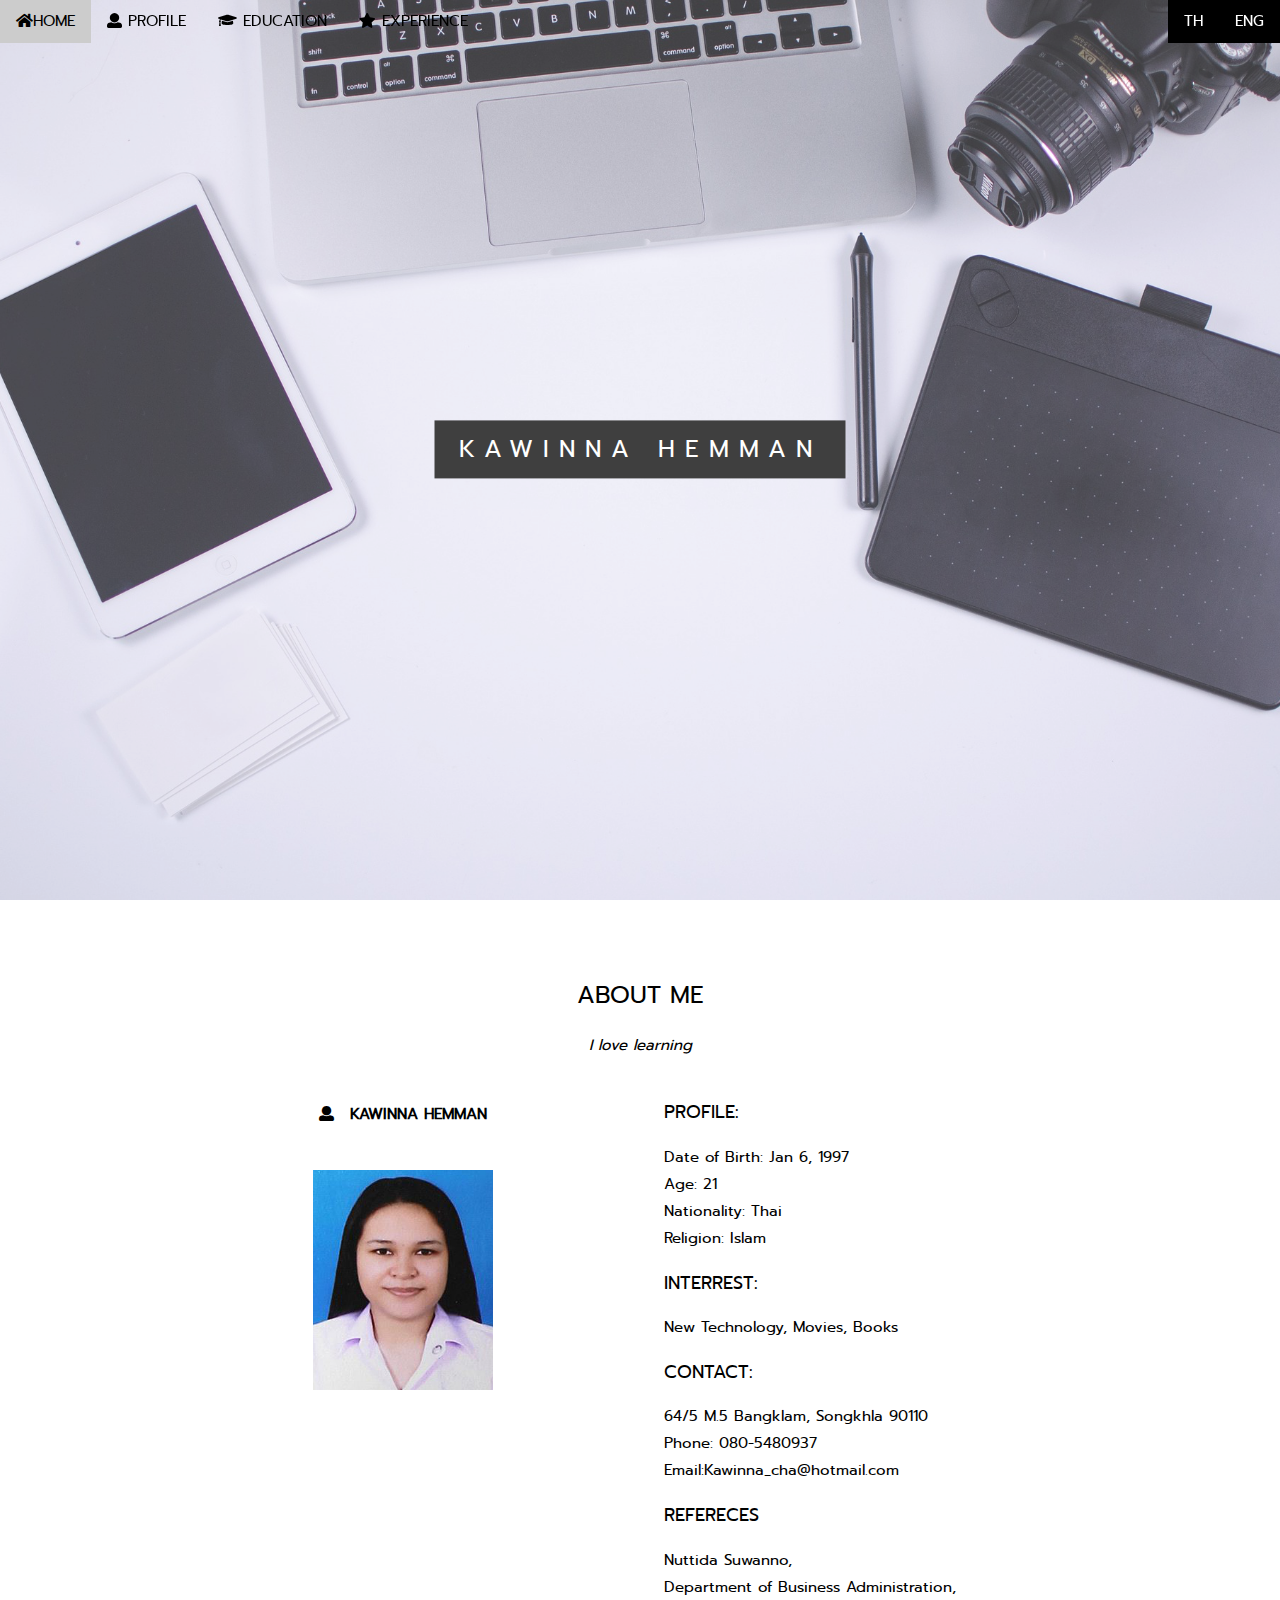
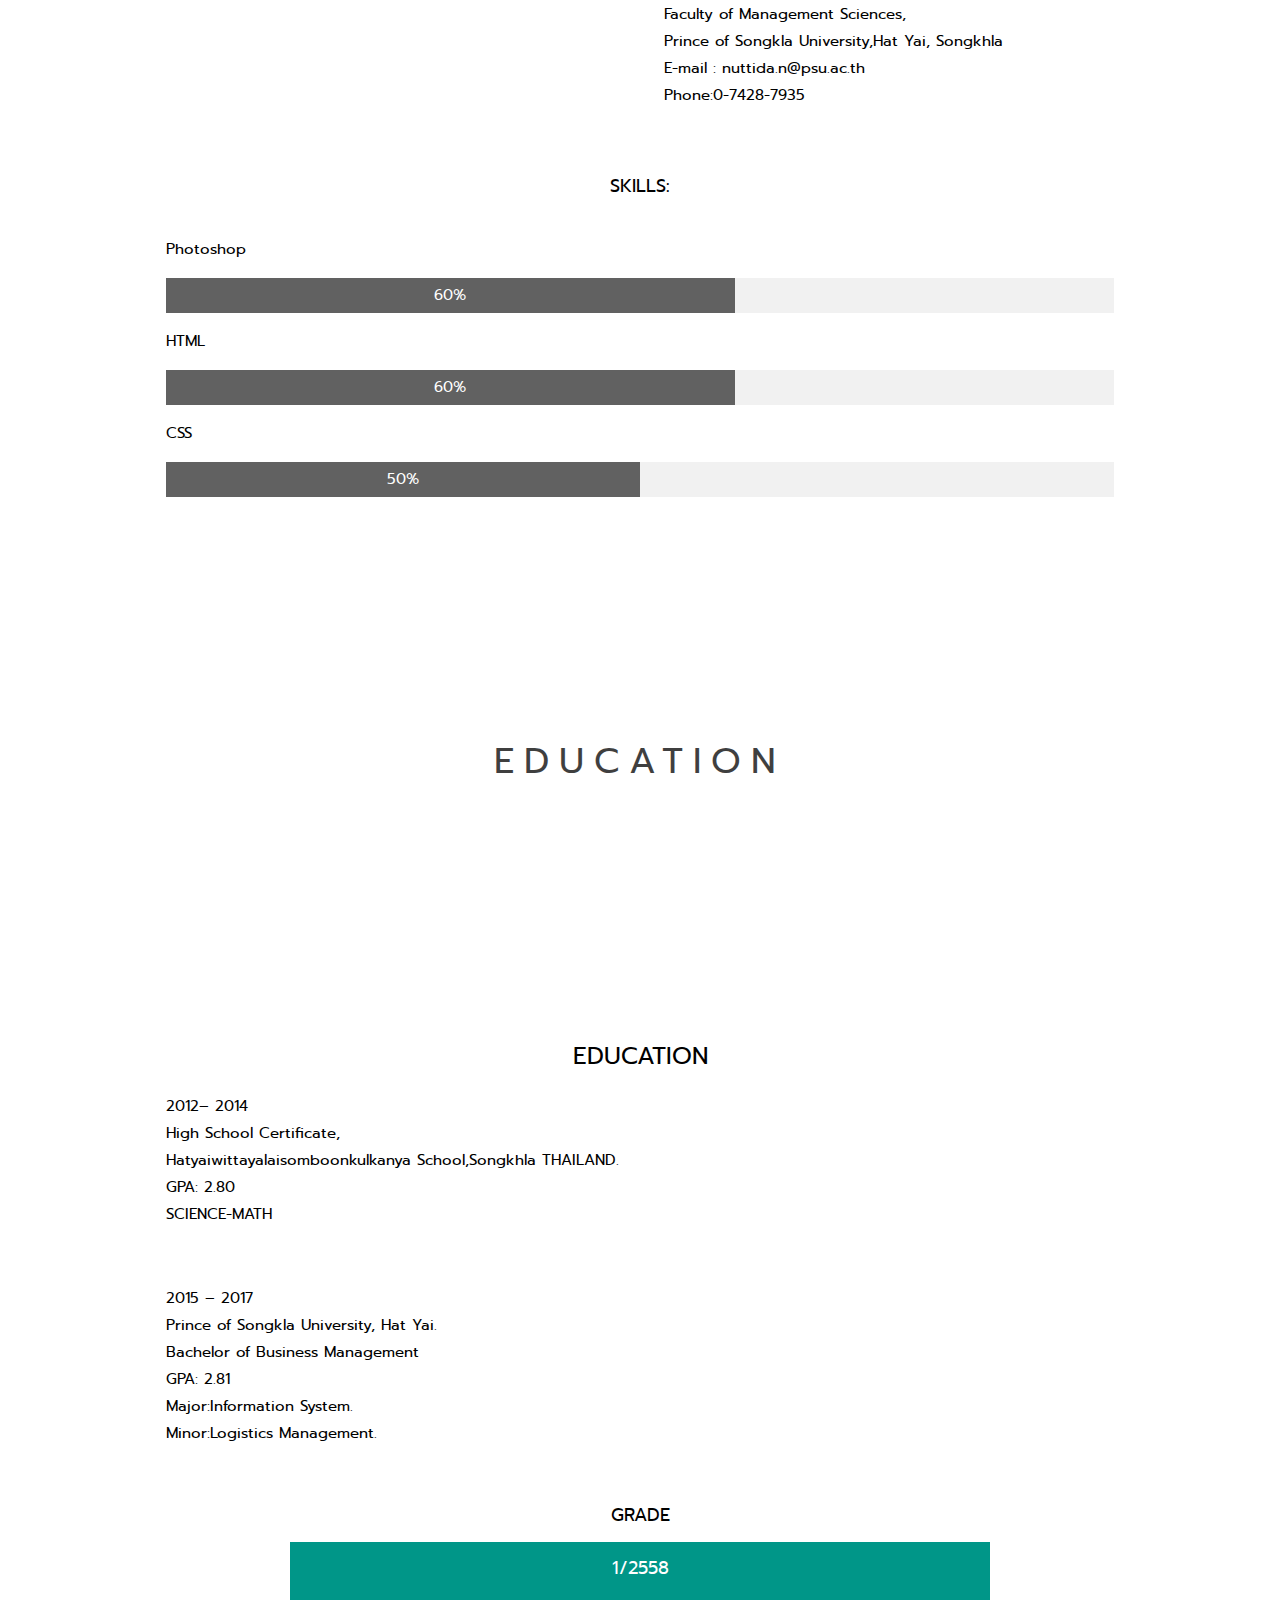
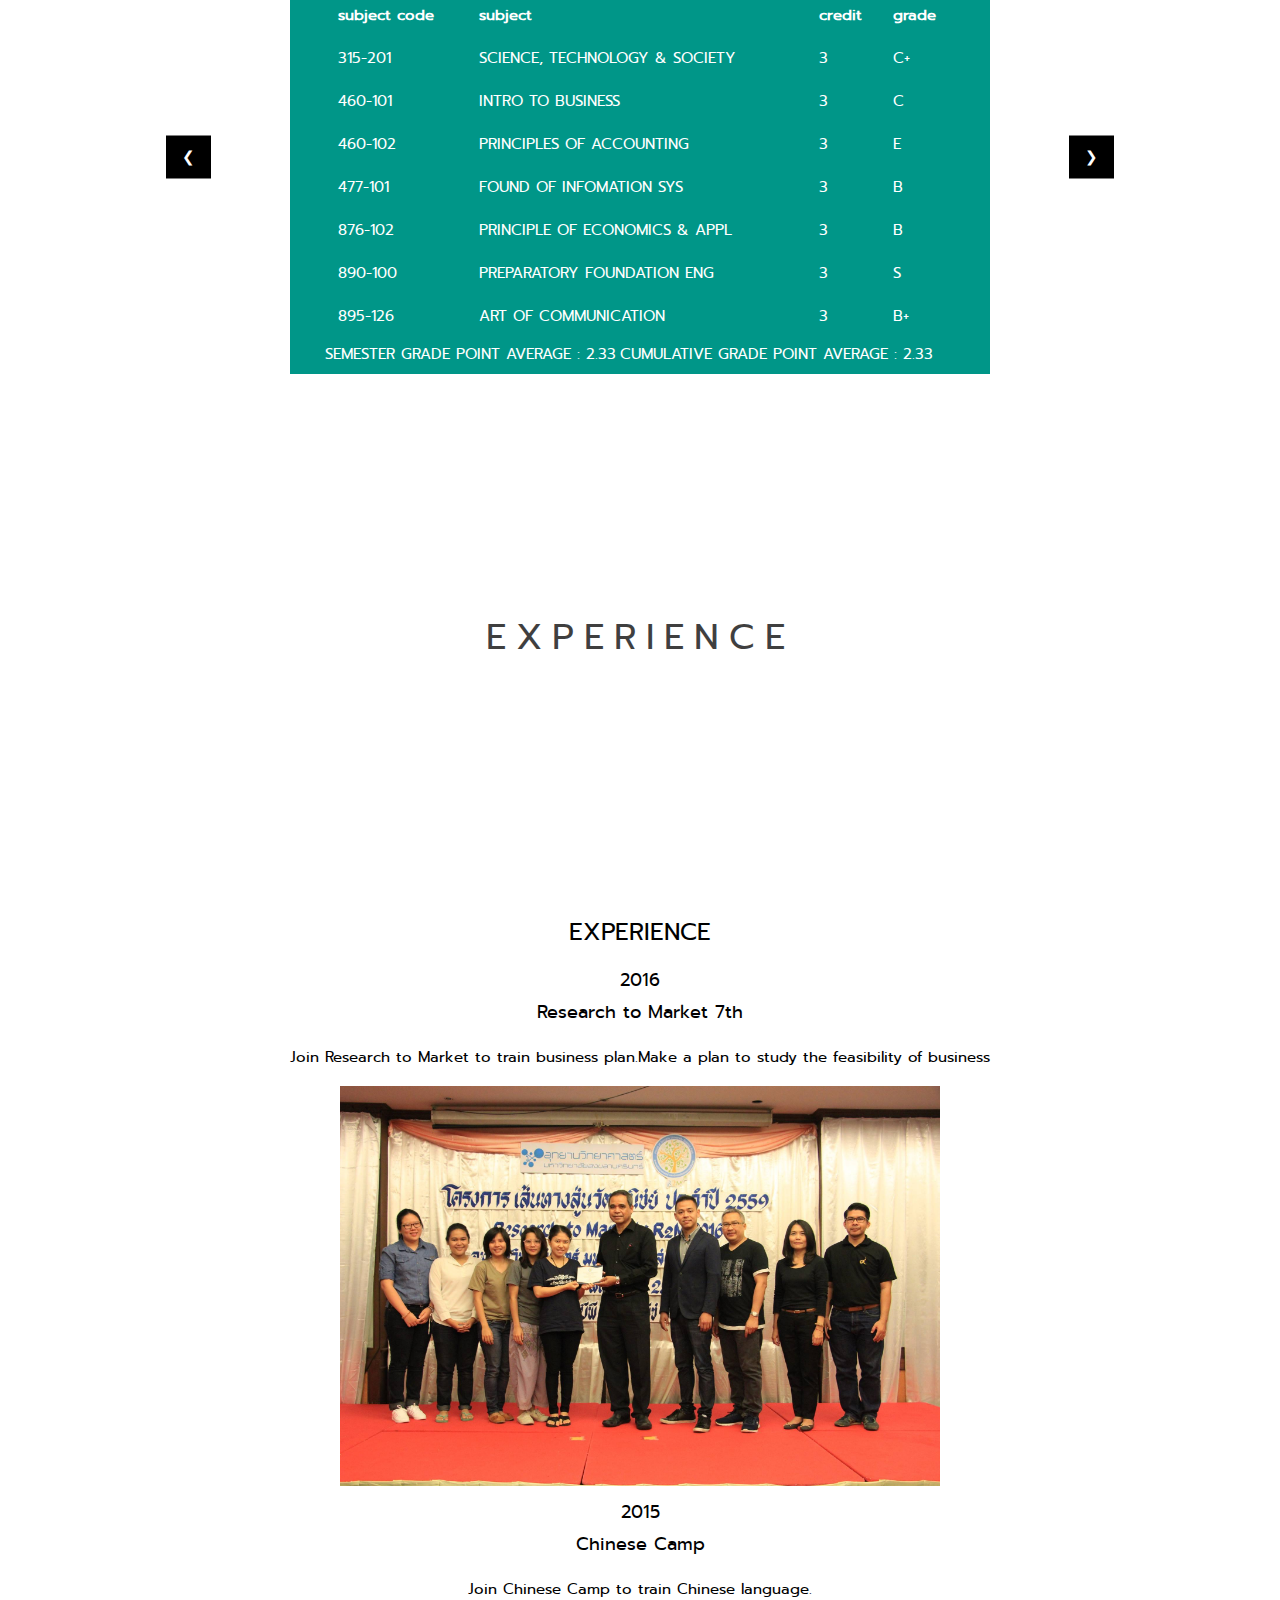
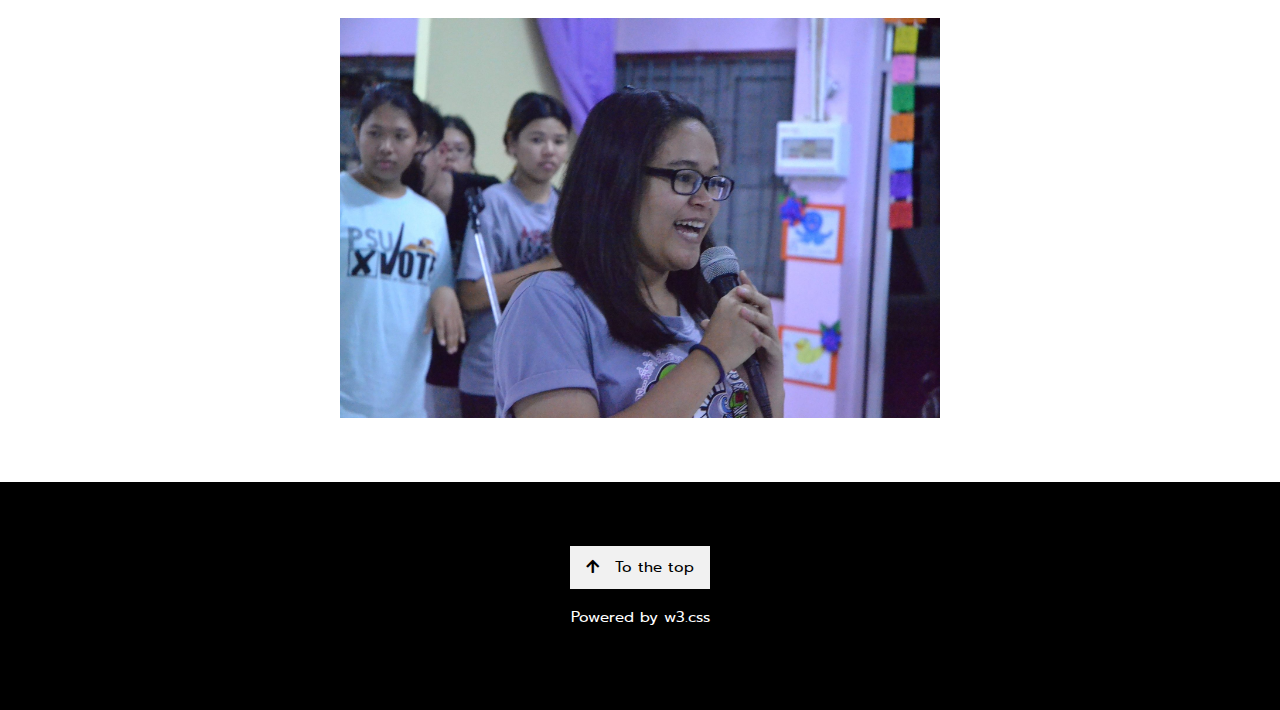
==== index.html @ 8452de64 "Add files via upload" ====
<!DOCTYPE html>
<html>
<title>Kawinna Profile</title>
<meta charset="UTF-8">
<meta name="viewport" content="width=device-width, initial-scale=1">
<link rel="stylesheet" href="css/w3.css">
<link rel="stylesheet" href="css/stylesheet.css">
<link rel="stylesheet" href="css/fontawesome-all.min.css">
<style>
body,h1,h2,h3,h4,h5,h6 {font-family: "promptregular", sans-serif;}
body, html {
    height: 100%;
    color: #000;
    line-height: 1.8;
}

/* Create a Parallax Effect */
.bgimg-1, .bgimg-2, .bgimg-3 {
    background-attachment: fixed;
    background-position: center;
    background-repeat: no-repeat;
    background-size: cover;
}

/* First image (Logo. Full height) */
.bgimg-1 {
    background-image: url("images/BG1.jpg");
    min-height: 100%;
}

/* Second image (Portfolio) */
.bgimg-2 {
    background-image: url("images/BG2.jpg");
    min-height: 400px;
}

/* Third image (Contact) */
.bgimg-3 {
    background-image: url("images/BG3.jpg");
    min-height: 400px;
}

.w3-wide {letter-spacing: 10px;}
.w3-hover-opacity {cursor: pointer;}

/* Turn off parallax scrolling for tablets and phones */
@media only screen and (max-device-width: 1024px) {
    .bgimg-1, .bgimg-2, .bgimg-3 {
        background-attachment: scroll;
    }
}
</style>
<body>

<!-- Navbar (sit on top) -->
<div class="w3-top">
  <div class="w3-bar" id="myNavbar">
    <a class="w3-bar-item w3-button w3-hover-black w3-hide-medium w3-hide-large w3-right" href="javascript:void(0);" onclick="toggleFunction()" title="Toggle Navigation Menu">
      <i class="fa fa-bars"></i>
    </a>
    <a href="#home" class="w3-bar-item w3-button"><i class="fa fa-home"></i>HOME</a>
    <a href="#profile" class="w3-bar-item w3-button w3-hide-small"><i class="fa fa-user"></i> PROFILE</a>
    <a href="#education" class="w3-bar-item w3-button w3-hide-small"><i class="fa fa-graduation-cap"></i> EDUCATION</a>
    <a href="#experience" class="w3-bar-item w3-button w3-hide-small"><i class="fa fa-star"></i> EXPERIENCE</a>
    <a href="index.html" src="index.html" class="w3-bar-item w3-button w3-botton w3-right w3-tag">ENG</a>
    <a href="index2.html" src="index2.html" class="w3-bar-item w3-button w3-botton w3-right w3-tag">TH</a>
    </a>
  </div>

  <!-- Navbar on small screens -->
  <div id="navDemo" class="w3-bar-block w3-white w3-hide w3-hide-large w3-hide-medium">
    <a href="#profile" class="w3-bar-item w3-button" onclick="toggleFunction()">PROFILE</a>
    <a href="#education" class="w3-bar-item w3-button" onclick="toggleFunction()">EDUCATION</a>
    <a href="#experience" class="w3-bar-item w3-button" onclick="toggleFunction()">EXPERIENCE</a>
  </div>
</div>

<!-- First Parallax Image with Logo Text -->
<div class="bgimg-1 w3-display-container w3-opacity-min" id="home">
  <div class="w3-display-middle" style="white-space:nowrap;">
    <span class="w3-center w3-padding-large w3-black w3-xlarge w3-wide w3-animate-opacity">KAWINNA HEMMAN</span>
  </div>
</div>

<!-- Container (profile Section) -->
<div class="w3-content w3-container w3-padding-64" id="profile">
  <h3 class="w3-center">ABOUT ME</h3>
  <p class="w3-center"><em>I love learning</em></p>
  <div class="w3-row">
    <div class="w3-col m6 w3-center w3-padding-large">
      <p><b><i class="fa fa-user w3-margin-right"></i>KAWINNA HEMMAN</b></p><br>
      <img src="images/profile.jpg" class="w3-hover-opacity-off" alt="Photo of Me" width="180" height="220">
    </div>

    <!-- Hide this text on small devices -->
    <div class="w3-col m6 w3-hide-small w3-padding-large">
      <h5>PROFILE:</h5>
      <p>Date of Birth: Jan 6, 1997<br />Age: 21<br />Nationality: Thai<br />Religion: Islam</p>
      <h5>INTERREST:</h5>
      <p>New Technology, Movies, Books</p>
      <h5>CONTACT:</h5>
      <p>64/5 M.5 Bangklam, Songkhla 90110<br>
       Phone: 080-5480937<br>
       Email:Kawinna_cha@hotmail.com<br></p>
      <h5>REFERECES</h5>
      <p>Nuttida Suwanno, <br />
        Department of Business Administration,<br />
        Faculty of Management Sciences,<br />
        Prince of Songkla University,Hat Yai, Songkhla<br />
        E-mail : nuttida.n@psu.ac.th<br />
        Phone:0-7428-7935</p>
    </div>
  </div>
  <p class="w3-large w3-center w3-padding-16">SKILLS:</p>
  <p>Photoshop</p>
  <div class="w3-light-grey">
    <div class="w3-container w3-padding-small w3-dark-grey w3-center" style="width:60%">60%</div>
  </div>
  <p>HTML</p>
  <div class="w3-light-grey">
    <div class="w3-container w3-padding-small w3-dark-grey w3-center" style="width:60%">60%</div>
  </div>
  <p>CSS</p>
  <div class="w3-light-grey">
    <div class="w3-container w3-padding-small w3-dark-grey w3-center" style="width:50%">50%</div>
  </div>
</div>

<!-- Second Parallax Image with education Text -->
<div class="bgimg-2 w3-display-container w3-opacity-min">
  <div class="w3-display-middle">
    <span class="w3-xxlarge w3-text-black w3-wide">EDUCATION</span>
  </div>
</div>
<div class="w3-content w3-container w3-padding-64" id="education">
  <h3 class="w3-center">EDUCATION</h3>
  <p>2012– 2014<br />High School Certificate,<br />
    Hatyaiwittayalaisomboonkulkanya School,Songkhla THAILAND.<br />
    GPA: 2.80<br />
    SCIENCE-MATH</p><br />
  <p>2015 – 2017<br />Prince of Songkla University, Hat Yai.<br />
    Bachelor of Business Management<br />
    GPA: 2.81<br />
    Major:Information System.<br />
    Minor:Logistics Management. </p><br />
    <h5 class="w3-center">GRADE</h5>
 <div class="w3-content w3-display-container">
  <div class="w3-content w3-container w3-teal" style="max-width:700px">
    <div class="w3-display-container mySlides">
      <div class="w3-container w3-teal">
        <h5 class="w3-center">1/2558</h5>
        <table class="w3-table">
          <tr>
            <th>subject code</th>
            <th>subject</th>
            <th>credit</th>
            <th>grade</th>
          </tr>
          <tr>
            <td>315-201</td>
            <td>SCIENCE, TECHNOLOGY & SOCIETY</td>
            <td>3</td>
            <td>C+</td>
          </tr>
          <tr>
            <td>460-101</td>
            <td>INTRO TO BUSINESS</td>
            <td>3</td>
            <td>C</td>
          </tr>
          <tr>
            <td>460-102</td>
            <td>PRINCIPLES OF ACCOUNTING</td>
            <td>3</td>
            <td>E</td>
          </tr>
          <tr>
            <td>477-101</td>
            <td>FOUND OF INFOMATION SYS</td>
            <td>3</td>
            <td>B</td>
          </tr>
          <tr>
            <td>876-102</td>
            <td>PRINCIPLE OF ECONOMICS & APPL</td>
            <td>3</td>
            <td>B</td>
          </tr>
          <tr>
            <td>890-100</td>
            <td>PREPARATORY FOUNDATION ENG</td>
            <td>3</td>
            <td>S</td>
          </tr>
          <tr>
            <td>895-126</td>
            <td>ART OF COMMUNICATION</td>
            <td>3</td>
            <td>B+</td>
          </tr>
        </table>
        <table>
          <tr>
            <td>SEMESTER GRADE POINT AVERAGE :	2.33</td>
            <td>CUMULATIVE GRADE POINT AVERAGE :	2.33</td>
          </tr>
        </table>
      </div>
    </div>
  </div>
  <div class="w3-content w3-container w3-teal" style="max-width:700px">
    <div class="w3-display-container mySlides">
     <div class="w3-container w3-teal">
      <h5 class="w3-center">2/2558</h5>
      <table class="w3-table">
        <tr>
          <th>subject code</th>
          <th>subject</th>
          <th>credit</th>
          <th>grade</th>
        </tr>
        <tr>
          <td>322-100</td>
          <td>MATHEMATICS IN EVERYDAY LIFE</td>
          <td>3</td>
          <td>D+</td>
        </tr>
        <tr>
          <td>460-104</td>
          <td>PRINCIPLES OF FINANCE</td>
          <td>3</td>
          <td>C+</td>
        </tr>
        <tr>
          <td>460-106</td>
          <td>PRINCI OF BUSINESS MANAGEMENT</td>
          <td>3</td>
          <td>B+</td>
        </tr>
        <tr>
          <td>477-102</td>
          <td>PROGRAM LOGIC & DATA STRUCT</td>
          <td>3</td>
          <td>B+</td>
        </tr>
        <tr>
          <td>890-101</td>
          <td>FUNDA ENG LISTEN & SPEAK</td>
          <td>3</td>
          <td>B</td>
        </tr>
        <tr>
          <td>895-135</td>
          <td>LIFE AESTHETICS</td>
          <td>3</td>
          <td>B</td>
        </tr>
        <tr>
          <td>895-171</td>
          <td>WISDOM OF LIVING</td>
          <td>3</td>
          <td>B+</td>
        </tr>
      </table>
      <table>
        <tr>
          <td>SEMESTER GRADE POINT AVERAGE :	2.92</td>
          <td>CUMULATIVE GRADE POINT AVERAGE :	2.65</td>
        </tr>
      </table>
     </div>
    </div>
  </div>
  <div class="w3-content w3-container w3-teal" style="max-width:700px">
   <div class="w3-display-container mySlides">
    <div class="w3-container w3-teal">
      <h5 class="w3-center">1/2559</h5>
      <table class="w3-table">
        <tr>
          <th>subject code</th>
          <th>subject</th>
          <th>credit</th>
          <th>grade</th>
        </tr>
        <tr>
          <td>460-102</td>
          <td>PRINCIPLES OF ACCOUNTING</td>
          <td>3</td>
          <td>A</td>
        </tr>
        <tr>
          <td>460-103</td>
          <td>PRINCIPLES OF MARKETING</td>
          <td>3</td>
          <td>B</td>
        </tr>
        <tr>
          <td>460-105</td>
          <td>BUSINESS STATISTICS & APP</td>
          <td>3</td>
          <td>D+</td>
        </tr>
        <tr>
          <td>477-201</td>
          <td>COMPUTER PROGRAMMING</td>
          <td>3</td>
          <td>C+</td>
        </tr>
        <tr>
          <td>477-202</td>
          <td>COMPUTING PLATFORM TECHNO</td>
          <td>3</td>
          <td>C+</td>
        </tr>
        <tr>
          <td>890-102</td>
          <td>FUNDA ENG READING & WRITING</td>
          <td>3</td>
          <td>D+</td>
        </tr>
        <tr>
          <td>950-302</td>
          <td>CONFLICTS & PEACEFUL IN SOCI</td>
          <td>3</td>
          <td>A</td>
        </tr>
      </table>
      <table>
        <tr>
          <td>SEMESTER GRADE POINT AVERAGE :	2.71</td>
          <td>CUMULATIVE GRADE POINT AVERAGE :	2.81</td>
        </tr>
      </table>
    </div>
   </div>
  </div>
  <div class="w3-content w3-container w3-teal" style="max-width:700px">
   <div class="w3-display-container mySlides">
    <div class="w3-container w3-teal">
      <h5 class="w3-center">2/2559</h5>
      <table class="w3-table">
        <tr>
          <th>subject code</th>
          <th>subject</th>
          <th>credit</th>
          <th>grade</th>
        </tr>
        <tr>
          <td>460-202</td>
          <td>MANAGEMENT ACCOUNTING</td>
          <td>3</td>
          <td>B+</td>
        </tr>
        <tr>
          <td>460-203</td>
          <td>OPERATIONS MANAGEMENT</td>
          <td>3</td>
          <td>C+</td>
        </tr>
        <tr>
          <td>460-280</td>
          <td>LOGIS & SUPPLY CHAIN MANAGE</td>
          <td>3</td>
          <td>C+</td>
        </tr>
        <tr>
          <td>477-203</td>
          <td>HUMAN FACT INFO SYSTEM</td>
          <td>3</td>
          <td>B+</td>
        </tr>
        <tr>
          <td>477-204</td>
          <td>DATABASE SYSTEM</td>
          <td>3</td>
          <td>D+</td>
        </tr>
        <tr>
          <td>477-205</td>
          <td>DATA COMMUNI & COM NETWORK</td>
          <td>3</td>
          <td>B</td>
        </tr>
        <tr>
          <td>895-161</td>
          <td>EXERCISE FOR HEALTH</td>
          <td>1</td>
          <td>B</td>
        </tr>
        <tr>
          <td>895-203</td>
          <td>GENERAL PSYCHOLOGY</td>
          <td>3</td>
          <td>B+</td>
        </tr>
      </table>
      <table>
        <tr>
          <td>SEMESTER GRADE POINT AVERAGE :	2.86</td>
          <td>CUMULATIVE GRADE POINT AVERAGE :	2.82</td>
        </tr>
      </table>
    </div>
   </div>
  </div>
  <div class="w3-content w3-container w3-teal" style="max-width:700px">
   <div class="w3-display-container mySlides">
    <div class="w3-container w3-teal">
      <h5 class="w3-center">1/2560</h5>
      <table class="w3-table">
        <tr>
          <th>subject code</th>
          <th>subject</th>
          <th>credit</th>
          <th>grade</th>
        </tr>
        <tr>
          <td>460-201</td>
          <td>BUSINESS LAW</td>
          <td>3</td>
          <td>C+</td>
        </tr>
        <tr>
          <td>460-301</td>
          <td>TAXATION I</td>
          <td>3</td>
          <td>C</td>
        </tr>
        <tr>
          <td>460-381</td>
          <td>TRANS AND DISTRIBUTION</td>
          <td>3</td>
          <td>C+</td>
        </tr>
        <tr>
          <td>460-400</td>
          <td>CO-CURRICULAR ACTIVITIES I</td>
          <td>1</td>
          <td>A</td>
        </tr>
        <tr>
          <td>460-484</td>
          <td>INTERNATIONAL BUSSINESS</td>
          <td>3</td>
          <td>B+</td>
        </tr>
        <tr>
          <td>477-3015</td>
          <td>SYSTEM ANALYSIS & DESIGN</td>
          <td>3</td>
          <td>C</td>
        </tr>
        <tr>
          <td>890-221</td>
          <td>IMPROVING READING IN ENGLISH</td>
          <td>3</td>
          <td>C+</td>
        </tr>
        <tr>
          <td>895-236</td>
          <td>ASEAN LITERATURE</td>
          <td>3</td>
          <td>A</td>
        </tr>
      </table>
      <table>
        <tr>
          <td>SEMESTER GRADE POINT AVERAGE :	2.77</td>
          <td>CUMULATIVE GRADE POINT AVERAGE :	2.81</td>
        </tr>
      </table>
    </div>
    </div>
   </div>
  <button class="w3-button w3-display-left w3-black" onclick="plusDivs(-1)">&#10094;</button>
  <button class="w3-button w3-display-right w3-black" onclick="plusDivs(1)">&#10095;</button>
 </div>
</div>

<!-- Third Parallax Image with experience Text -->
<div class="bgimg-3 w3-display-container w3-opacity-min">
  <div class="w3-display-middle">
     <span class="w3-xxlarge w3-text-black w3-wide">EXPERIENCE</span>
  </div>
</div>
<div class="w3-content w3-container w3-padding-64 w3-center" id="experience">
  <h3 class="w3-center">EXPERIENCE</h3>
      <h5>2016<br />Research to Market 7th </h5>
      <p>Join Research to Market to train business plan.Make a plan to study the feasibility of business</p>
      <img src="images/photo2.jpg" alt="R2M" class="w3-hover-opacity-off" width="600" height="400" />
      <h5>2015<br />Chinese Camp</h5>
      <p>Join Chinese Camp to train Chinese language.</p>
      <img src="images/photo1.jpg" alt="camp" class="w3-hover-opacity-off" width="600" height="400" />
</div>

<!-- Footer -->
<footer class="w3-center w3-black w3-padding-64 w3-hover-opacity-off">
  <a href="#home" class="w3-button w3-light-grey"><i class="fa fa-arrow-up w3-margin-right"></i>To the top</a>
  <p>Powered by w3.css</p>
</footer>

<script>
// Modal Image Gallery
function onClick(element) {
  document.getElementById("img01").src = element.src;
  document.getElementById("modal01").style.display = "block";
  var captionText = document.getElementById("caption");
  captionText.innerHTML = element.alt;
}

// Change style of navbar on scroll
window.onscroll = function() {myFunction()};
function myFunction() {
    var navbar = document.getElementById("myNavbar");
    if (document.body.scrollTop > 100 || document.documentElement.scrollTop > 100) {
        navbar.className = "w3-bar" + " w3-card" + " w3-animate-top" + " w3-white";
    } else {
        navbar.className = navbar.className.replace(" w3-card w3-animate-top w3-white", "");
    }
}

// Used to toggle the menu on small screens when clicking on the menu button
function toggleFunction() {
    var x = document.getElementById("navDemo");
    if (x.className.indexOf("w3-show") == -1) {
        x.className += " w3-show";
    } else {
        x.className = x.className.replace(" w3-show", "");
    }
}
//slide
var slideIndex = 1;
showDivs(slideIndex);

function plusDivs(n) {
  showDivs(slideIndex += n);
}

function showDivs(n) {
  var i;
  var x = document.getElementsByClassName("mySlides");
  if (n > x.length) {slideIndex = 1}
  if (n < 1) {slideIndex = x.length}
  for (i = 0; i < x.length; i++) {
     x[i].style.display = "none";
  }
  x[slideIndex-1].style.display = "block";
}
</script>
<!--
To use this code on your website, get a free API key from Google.
Read more at: https://www.w3schools.com/graphics/google_maps_basic.asp
-->

</body>
</html>
---- css/stylesheet.css ----
/*! Generated by Font Squirrel (https://www.fontsquirrel.com) on January 19, 2018 */



@font-face {
    font-family: 'promptregular';
    src: url('../fonts/prompt-regular-webfont.woff2') format('woff2'),
         url('../fonts/prompt-regular-webfont.woff') format('woff');
    font-weight: normal;
    font-style: normal;

}
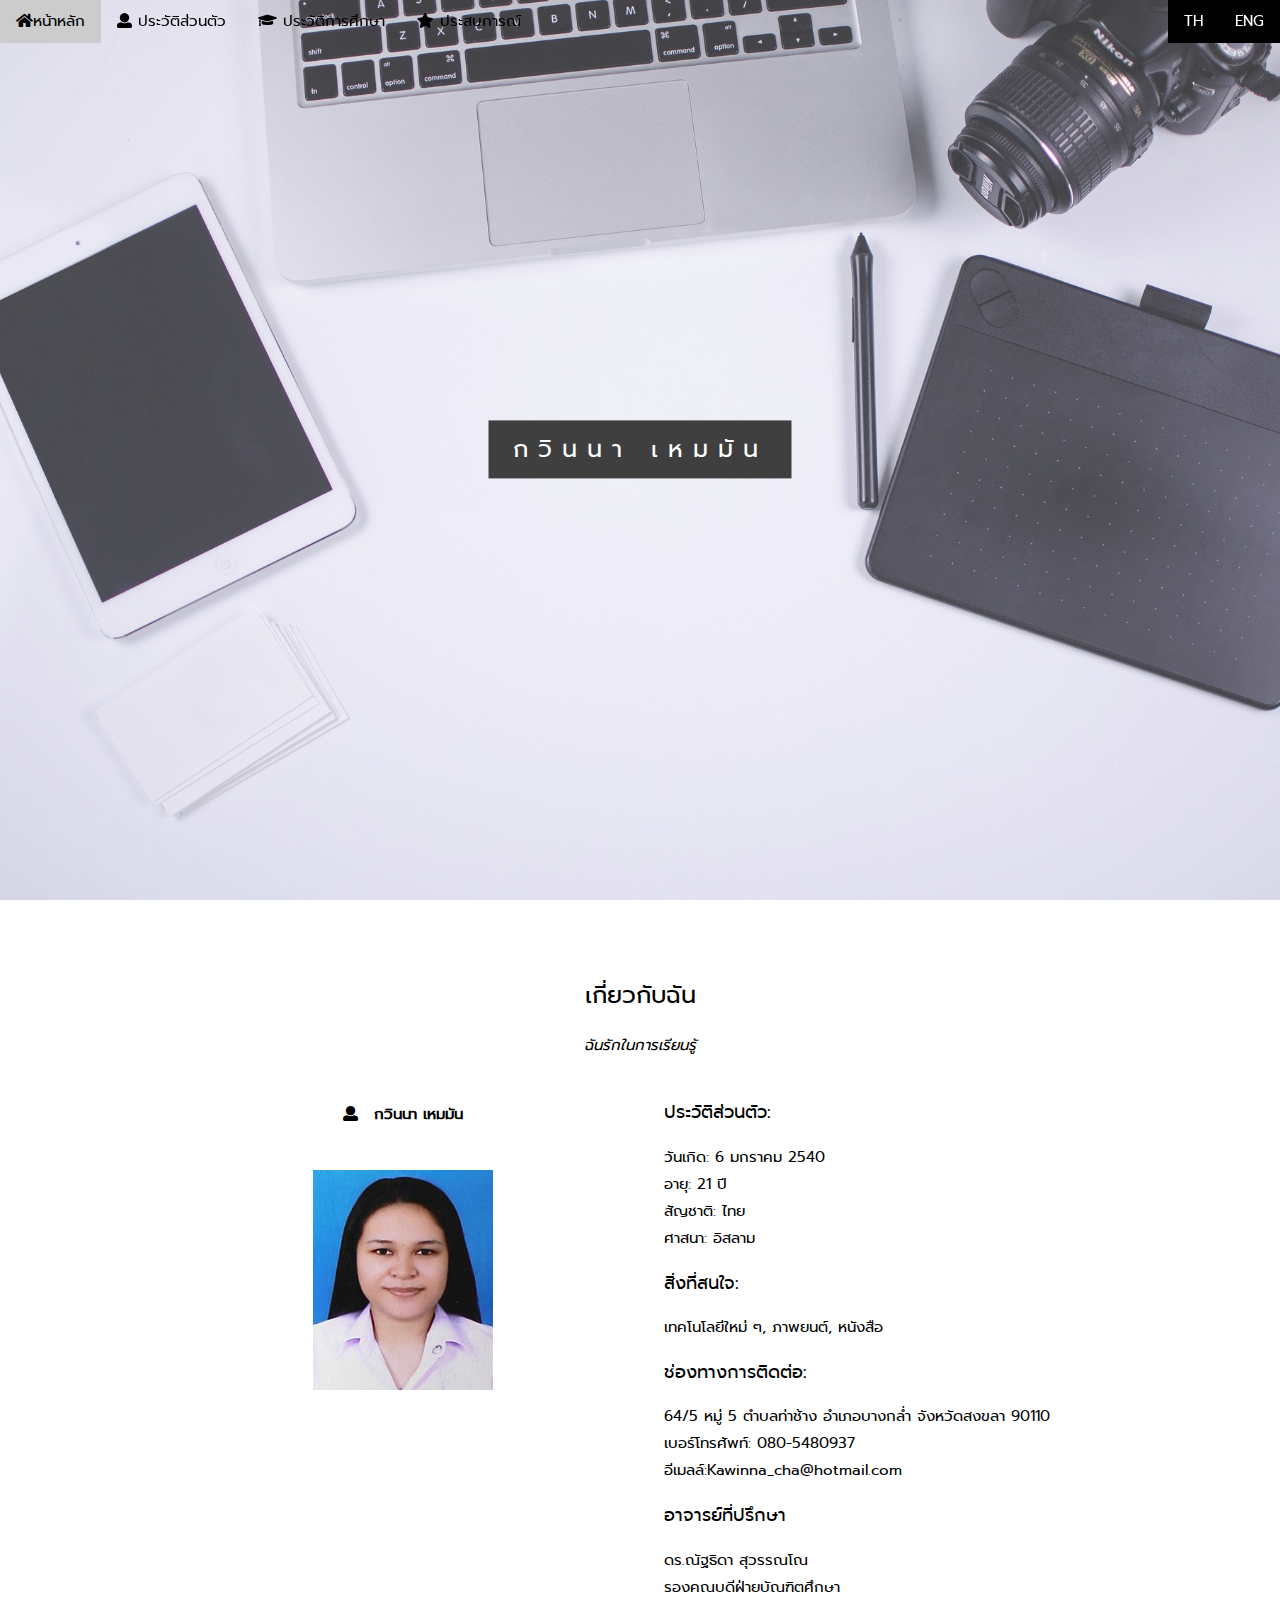
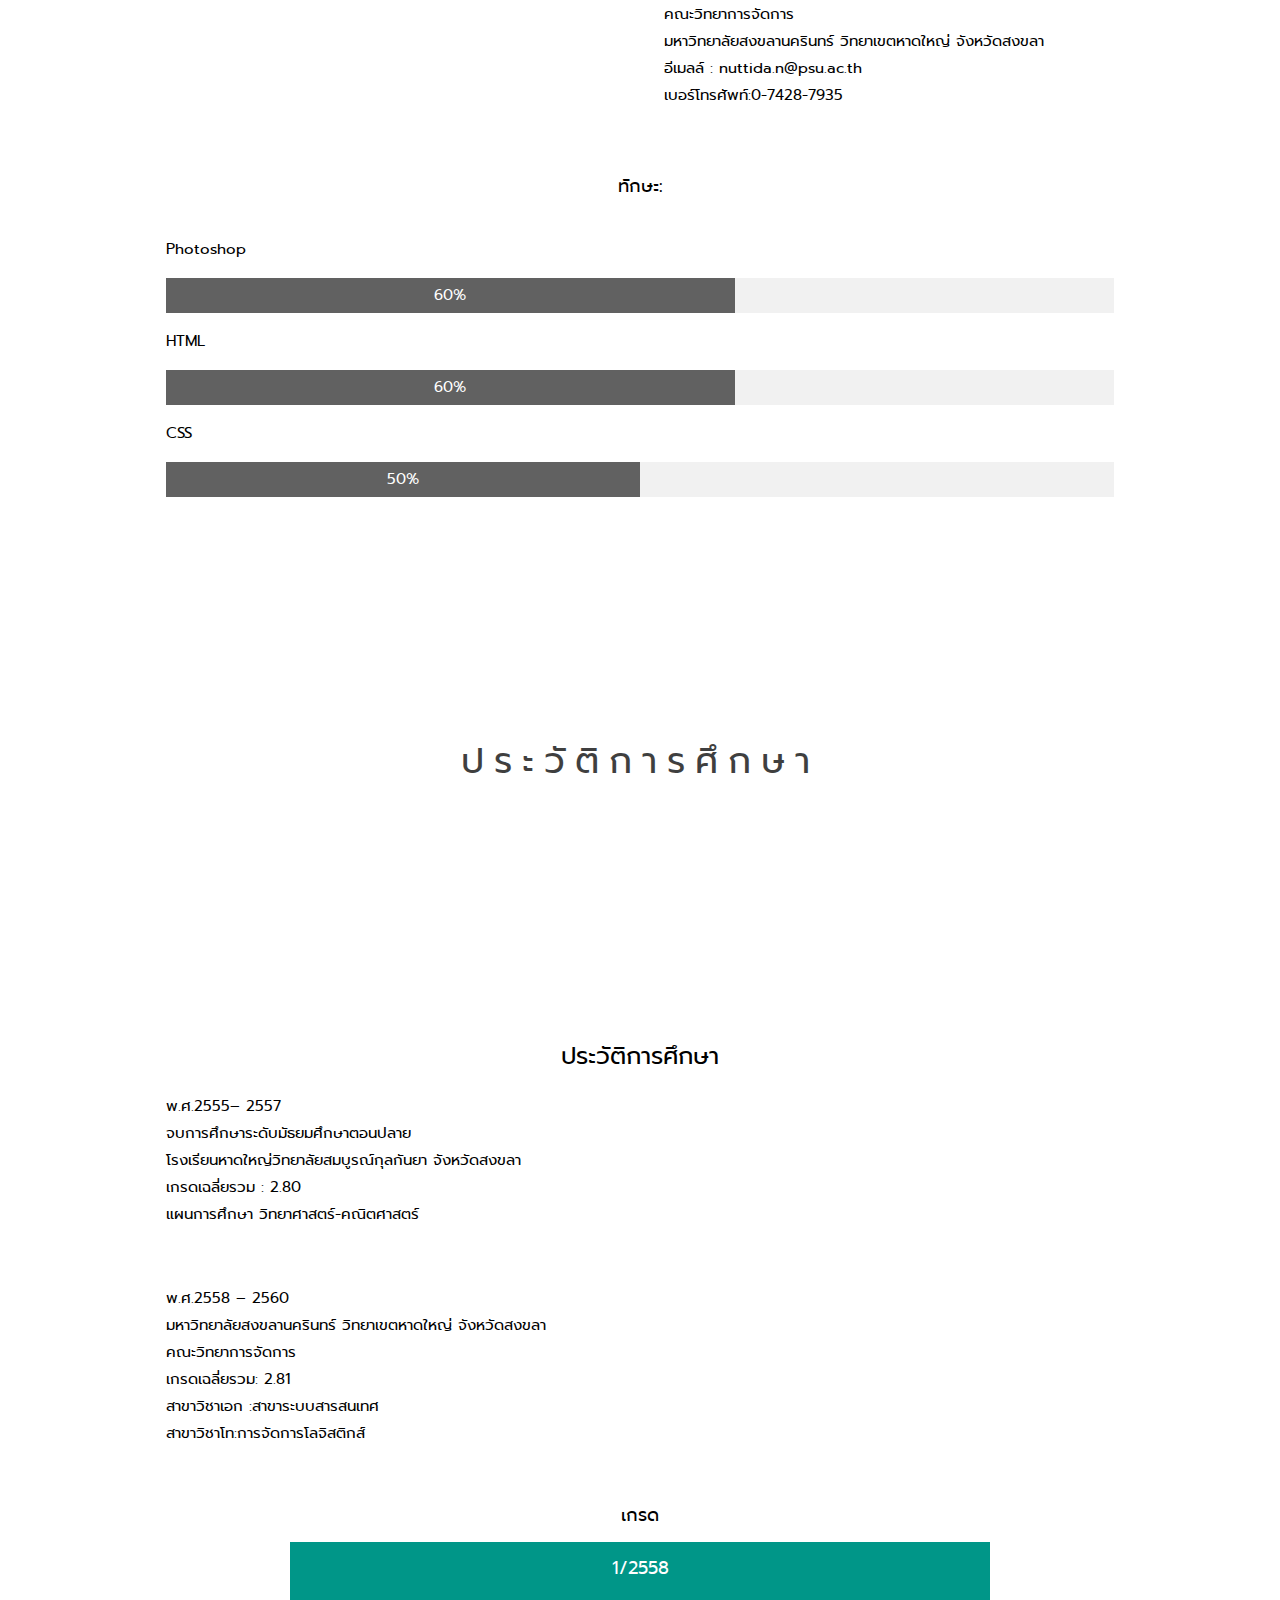
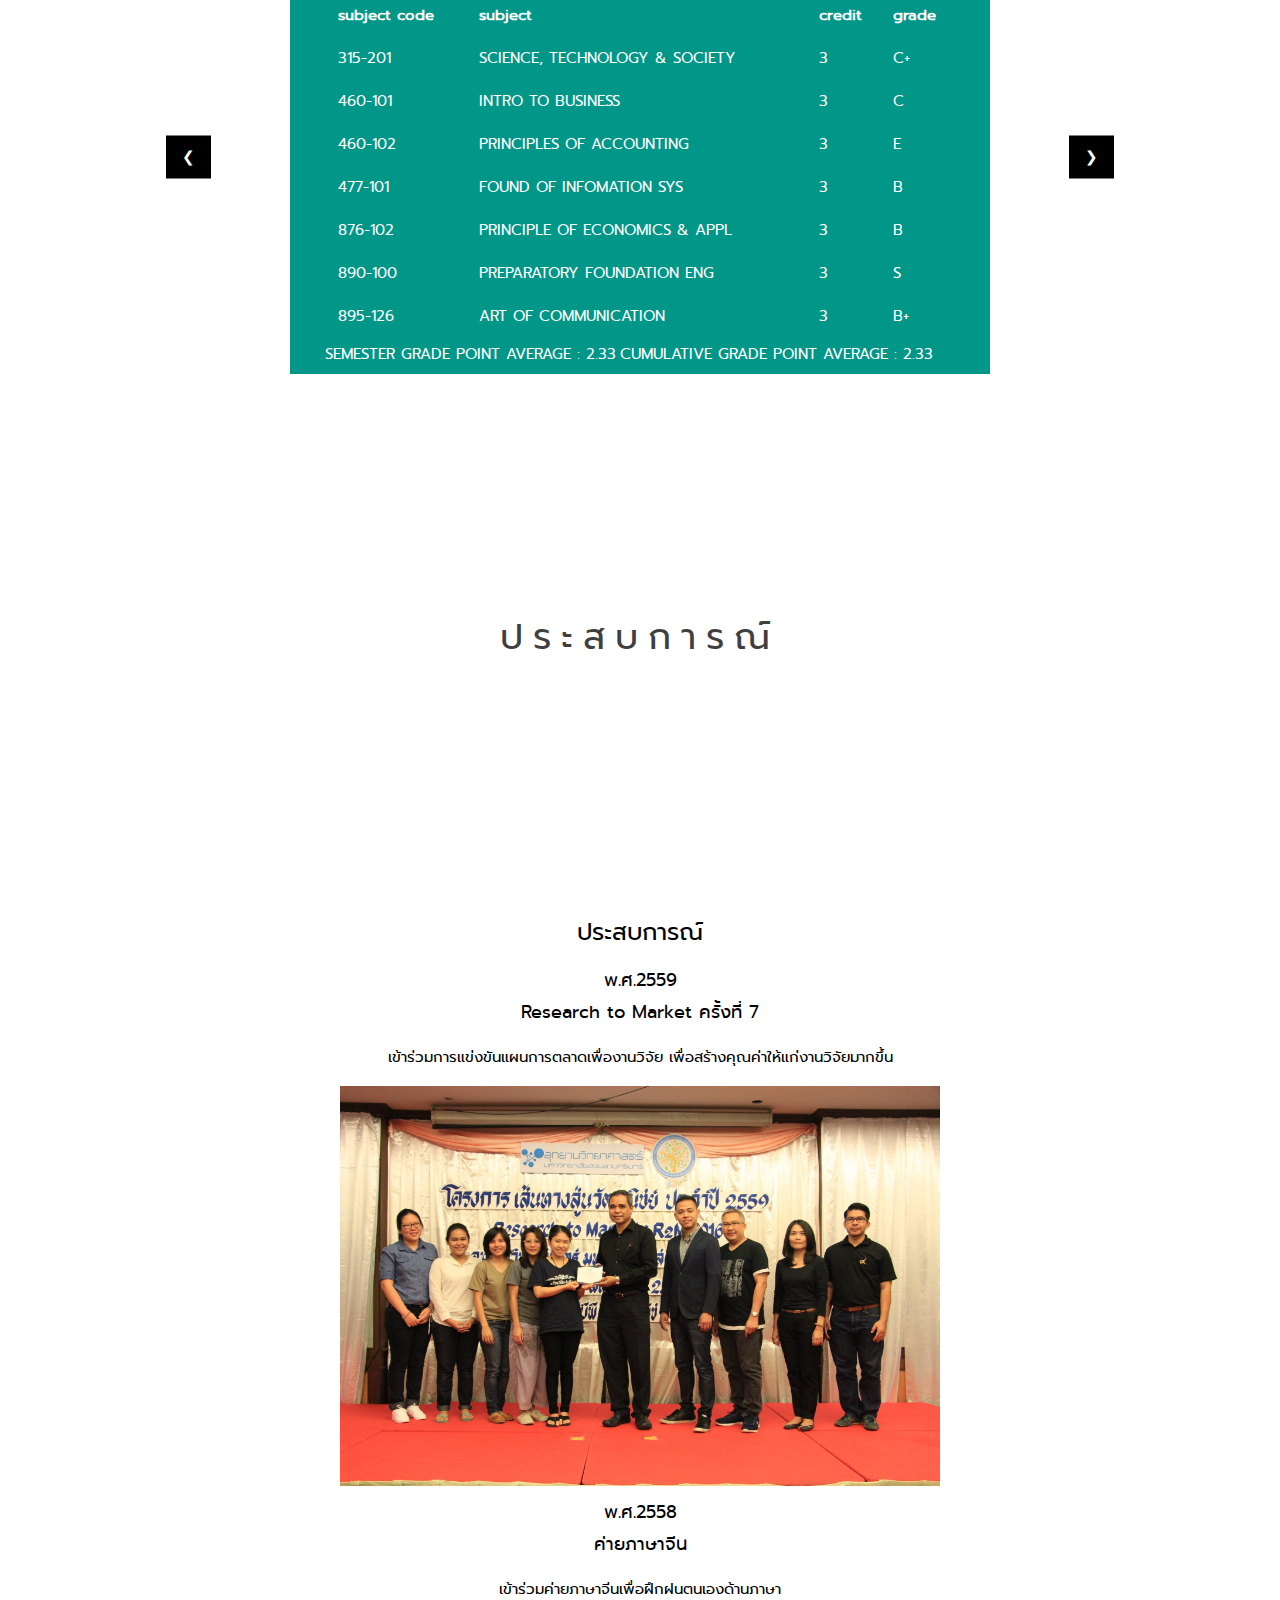
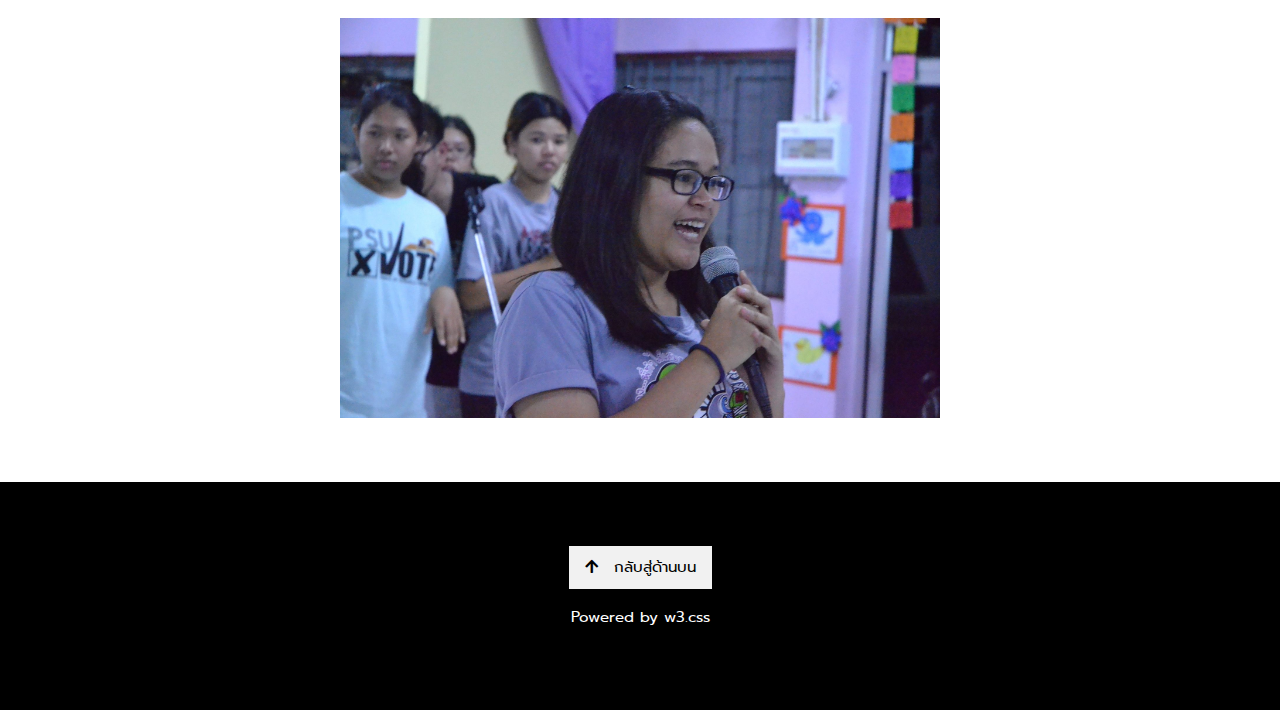
==== commit 5b44cd25: "Rename index2.html to index.html" ====
--- a/index.html
+++ b/index.html
@@ -1,6 +1,6 @@
 <!DOCTYPE html>
 <html>
-<title>Kawinna Profile</title>
+<title>กวินนา</title>
 <meta charset="UTF-8">
 <meta name="viewport" content="width=device-width, initial-scale=1">
 <link rel="stylesheet" href="css/w3.css">
@@ -58,10 +58,10 @@
     <a class="w3-bar-item w3-button w3-hover-black w3-hide-medium w3-hide-large w3-right" href="javascript:void(0);" onclick="toggleFunction()" title="Toggle Navigation Menu">
       <i class="fa fa-bars"></i>
     </a>
-    <a href="#home" class="w3-bar-item w3-button"><i class="fa fa-home"></i>HOME</a>
-    <a href="#profile" class="w3-bar-item w3-button w3-hide-small"><i class="fa fa-user"></i> PROFILE</a>
-    <a href="#education" class="w3-bar-item w3-button w3-hide-small"><i class="fa fa-graduation-cap"></i> EDUCATION</a>
-    <a href="#experience" class="w3-bar-item w3-button w3-hide-small"><i class="fa fa-star"></i> EXPERIENCE</a>
+    <a href="#home" class="w3-bar-item w3-button"><i class="fa fa-home"></i>หน้าหลัก</a>
+    <a href="#profile" class="w3-bar-item w3-button w3-hide-small"><i class="fa fa-user"></i> ประวัติส่วนตัว</a>
+    <a href="#education" class="w3-bar-item w3-button w3-hide-small"><i class="fa fa-graduation-cap"></i> ประวัติการศึกษา</a>
+    <a href="#experience" class="w3-bar-item w3-button w3-hide-small"><i class="fa fa-star"></i> ประสบการณ์</a>
     <a href="index.html" src="index.html" class="w3-bar-item w3-button w3-botton w3-right w3-tag">ENG</a>
     <a href="index2.html" src="index2.html" class="w3-bar-item w3-button w3-botton w3-right w3-tag">TH</a>
     </a>
@@ -69,49 +69,49 @@
 
   <!-- Navbar on small screens -->
   <div id="navDemo" class="w3-bar-block w3-white w3-hide w3-hide-large w3-hide-medium">
-    <a href="#profile" class="w3-bar-item w3-button" onclick="toggleFunction()">PROFILE</a>
-    <a href="#education" class="w3-bar-item w3-button" onclick="toggleFunction()">EDUCATION</a>
-    <a href="#experience" class="w3-bar-item w3-button" onclick="toggleFunction()">EXPERIENCE</a>
+    <a href="#profile" class="w3-bar-item w3-button" onclick="toggleFunction()">ประวัติส่วนตัว</a>
+    <a href="#education" class="w3-bar-item w3-button" onclick="toggleFunction()">ประวัติการศึกษา</a>
+    <a href="#experience" class="w3-bar-item w3-button" onclick="toggleFunction()">ประสบการณ์</a>
   </div>
 </div>
 
 <!-- First Parallax Image with Logo Text -->
 <div class="bgimg-1 w3-display-container w3-opacity-min" id="home">
   <div class="w3-display-middle" style="white-space:nowrap;">
-    <span class="w3-center w3-padding-large w3-black w3-xlarge w3-wide w3-animate-opacity">KAWINNA HEMMAN</span>
+    <span class="w3-center w3-padding-large w3-black w3-xlarge w3-wide w3-animate-opacity">กวินนา เหมมัน</span>
   </div>
 </div>
 
 <!-- Container (profile Section) -->
 <div class="w3-content w3-container w3-padding-64" id="profile">
-  <h3 class="w3-center">ABOUT ME</h3>
-  <p class="w3-center"><em>I love learning</em></p>
+  <h3 class="w3-center">เกี่ยวกับฉัน</h3>
+  <p class="w3-center"><em>ฉันรักในการเรียนรู้</em></p>
   <div class="w3-row">
     <div class="w3-col m6 w3-center w3-padding-large">
-      <p><b><i class="fa fa-user w3-margin-right"></i>KAWINNA HEMMAN</b></p><br>
+      <p><b><i class="fa fa-user w3-margin-right"></i>กวินนา เหมมัน</b></p><br>
       <img src="images/profile.jpg" class="w3-hover-opacity-off" alt="Photo of Me" width="180" height="220">
     </div>
 
     <!-- Hide this text on small devices -->
     <div class="w3-col m6 w3-hide-small w3-padding-large">
-      <h5>PROFILE:</h5>
-      <p>Date of Birth: Jan 6, 1997<br />Age: 21<br />Nationality: Thai<br />Religion: Islam</p>
-      <h5>INTERREST:</h5>
-      <p>New Technology, Movies, Books</p>
-      <h5>CONTACT:</h5>
-      <p>64/5 M.5 Bangklam, Songkhla 90110<br>
-       Phone: 080-5480937<br>
-       Email:Kawinna_cha@hotmail.com<br></p>
-      <h5>REFERECES</h5>
-      <p>Nuttida Suwanno, <br />
-        Department of Business Administration,<br />
-        Faculty of Management Sciences,<br />
-        Prince of Songkla University,Hat Yai, Songkhla<br />
-        E-mail : nuttida.n@psu.ac.th<br />
-        Phone:0-7428-7935</p>
-    </div>
-  </div>
-  <p class="w3-large w3-center w3-padding-16">SKILLS:</p>
+      <h5>ประวัติส่วนตัว:</h5>
+      <p>วันเกิด: 6 มกราคม 2540<br />อายุ: 21 ปี<br />สัญชาติ: ไทย<br />ศาสนา: อิสลาม</p>
+      <h5>สิ่งที่สนใจ:</h5>
+      <p>เทคโนโลยีใหม่ ๆ, ภาพยนต์, หนังสือ</p>
+      <h5>ช่องทางการติดต่อ:</h5>
+      <p>64/5 หมู่ 5 ตำบลท่าช้าง อำเภอบางกล่ำ จังหวัดสงขลา 90110<br>
+       เบอร์โทรศัพท์: 080-5480937<br>
+       อีเมลล์:Kawinna_cha@hotmail.com<br></p>
+      <h5>อาจารย์ที่ปรึกษา</h5>
+      <p>ดร.ณัฐธิดา สุวรรณโณ <br />
+        รองคณบดีฝ่ายบัณฑิตศึกษา<br />
+        คณะวิทยาการจัดการ<br />
+        มหาวิทยาลัยสงขลานครินทร์ วิทยาเขตหาดใหญ่ จังหวัดสงขลา<br />
+        อีเมลล์ : nuttida.n@psu.ac.th<br />
+        เบอร์โทรศัพท์:0-7428-7935</p>
+    </div>
+  </div>
+  <p class="w3-large w3-center w3-padding-16">ทักษะ:</p>
   <p>Photoshop</p>
   <div class="w3-light-grey">
     <div class="w3-container w3-padding-small w3-dark-grey w3-center" style="width:60%">60%</div>
@@ -129,21 +129,21 @@
 <!-- Second Parallax Image with education Text -->
 <div class="bgimg-2 w3-display-container w3-opacity-min">
   <div class="w3-display-middle">
-    <span class="w3-xxlarge w3-text-black w3-wide">EDUCATION</span>
+    <span class="w3-xxlarge w3-text-black w3-wide">ประวัติการศึกษา</span>
   </div>
 </div>
 <div class="w3-content w3-container w3-padding-64" id="education">
-  <h3 class="w3-center">EDUCATION</h3>
-  <p>2012– 2014<br />High School Certificate,<br />
-    Hatyaiwittayalaisomboonkulkanya School,Songkhla THAILAND.<br />
-    GPA: 2.80<br />
-    SCIENCE-MATH</p><br />
-  <p>2015 – 2017<br />Prince of Songkla University, Hat Yai.<br />
-    Bachelor of Business Management<br />
-    GPA: 2.81<br />
-    Major:Information System.<br />
-    Minor:Logistics Management. </p><br />
-    <h5 class="w3-center">GRADE</h5>
+  <h3 class="w3-center">ประวัติการศึกษา</h3>
+  <p>พ.ศ.2555– 2557<br />จบการศึกษาระดับมัธยมศึกษาตอนปลาย<br />
+    โรงเรียนหาดใหญ่วิทยาลัยสมบูรณ์กุลกันยา จังหวัดสงขลา<br />
+    เกรดเฉลี่ยรวม : 2.80<br />
+    แผนการศึกษา วิทยาศาสตร์-คณิตศาสตร์</p><br />
+  <p>พ.ศ.2558 – 2560<br />มหาวิทยาลัยสงขลานครินทร์ วิทยาเขตหาดใหญ่ จังหวัดสงขลา<br />
+    คณะวิทยาการจัดการ<br />
+    เกรดเฉลี่ยรวม: 2.81<br />
+    สาขาวิชาเอก :สาขาระบบสารสนเทศ<br />
+    สาขาวิชาโท:การจัดการโลจิสติกส์ </p><br />
+  <h5 class="w3-center">เกรด</h5>
  <div class="w3-content w3-display-container">
   <div class="w3-content w3-container w3-teal" style="max-width:700px">
     <div class="w3-display-container mySlides">
@@ -480,22 +480,22 @@
 <!-- Third Parallax Image with experience Text -->
 <div class="bgimg-3 w3-display-container w3-opacity-min">
   <div class="w3-display-middle">
-     <span class="w3-xxlarge w3-text-black w3-wide">EXPERIENCE</span>
+     <span class="w3-xxlarge w3-text-black w3-wide">ประสบการณ์</span>
   </div>
 </div>
 <div class="w3-content w3-container w3-padding-64 w3-center" id="experience">
-  <h3 class="w3-center">EXPERIENCE</h3>
-      <h5>2016<br />Research to Market 7th </h5>
-      <p>Join Research to Market to train business plan.Make a plan to study the feasibility of business</p>
+  <h3 class="w3-center">ประสบการณ์</h3>
+      <h5>พ.ศ.2559<br />Research to Market ครั้งที่ 7</h5>
+      <p>เข้าร่วมการแข่งขันแผนการตลาดเพื่องานวิจัย เพื่อสร้างคุณค่าให้แก่งานวิจัยมากขึ้น</p>
       <img src="images/photo2.jpg" alt="R2M" class="w3-hover-opacity-off" width="600" height="400" />
-      <h5>2015<br />Chinese Camp</h5>
-      <p>Join Chinese Camp to train Chinese language.</p>
+      <h5>พ.ศ.2558<br />ค่ายภาษาจีน</h5>
+      <p>เข้าร่วมค่ายภาษาจีนเพื่อฝึกฝนตนเองด้านภาษา</p>
       <img src="images/photo1.jpg" alt="camp" class="w3-hover-opacity-off" width="600" height="400" />
 </div>
 
 <!-- Footer -->
 <footer class="w3-center w3-black w3-padding-64 w3-hover-opacity-off">
-  <a href="#home" class="w3-button w3-light-grey"><i class="fa fa-arrow-up w3-margin-right"></i>To the top</a>
+  <a href="#home" class="w3-button w3-light-grey"><i class="fa fa-arrow-up w3-margin-right"></i>กลับสู่ด้านบน</a>
   <p>Powered by w3.css</p>
 </footer>
 
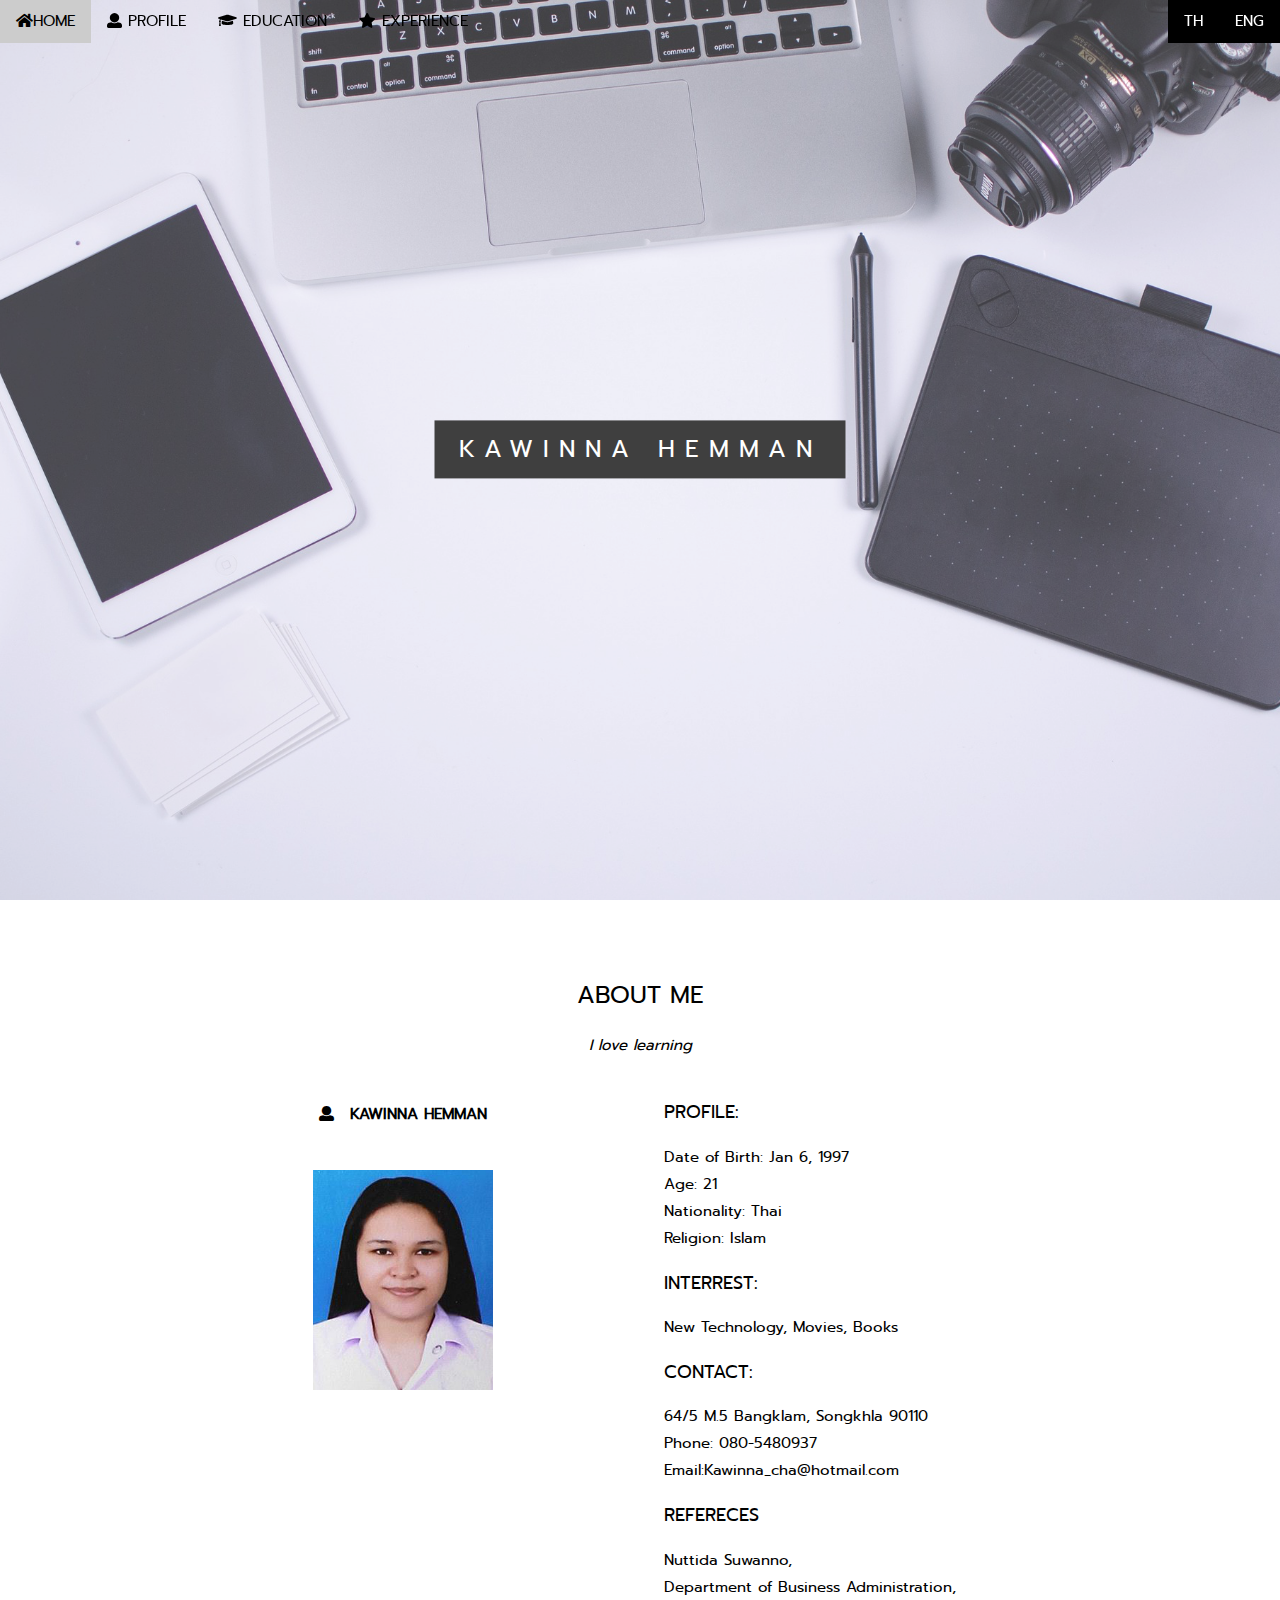
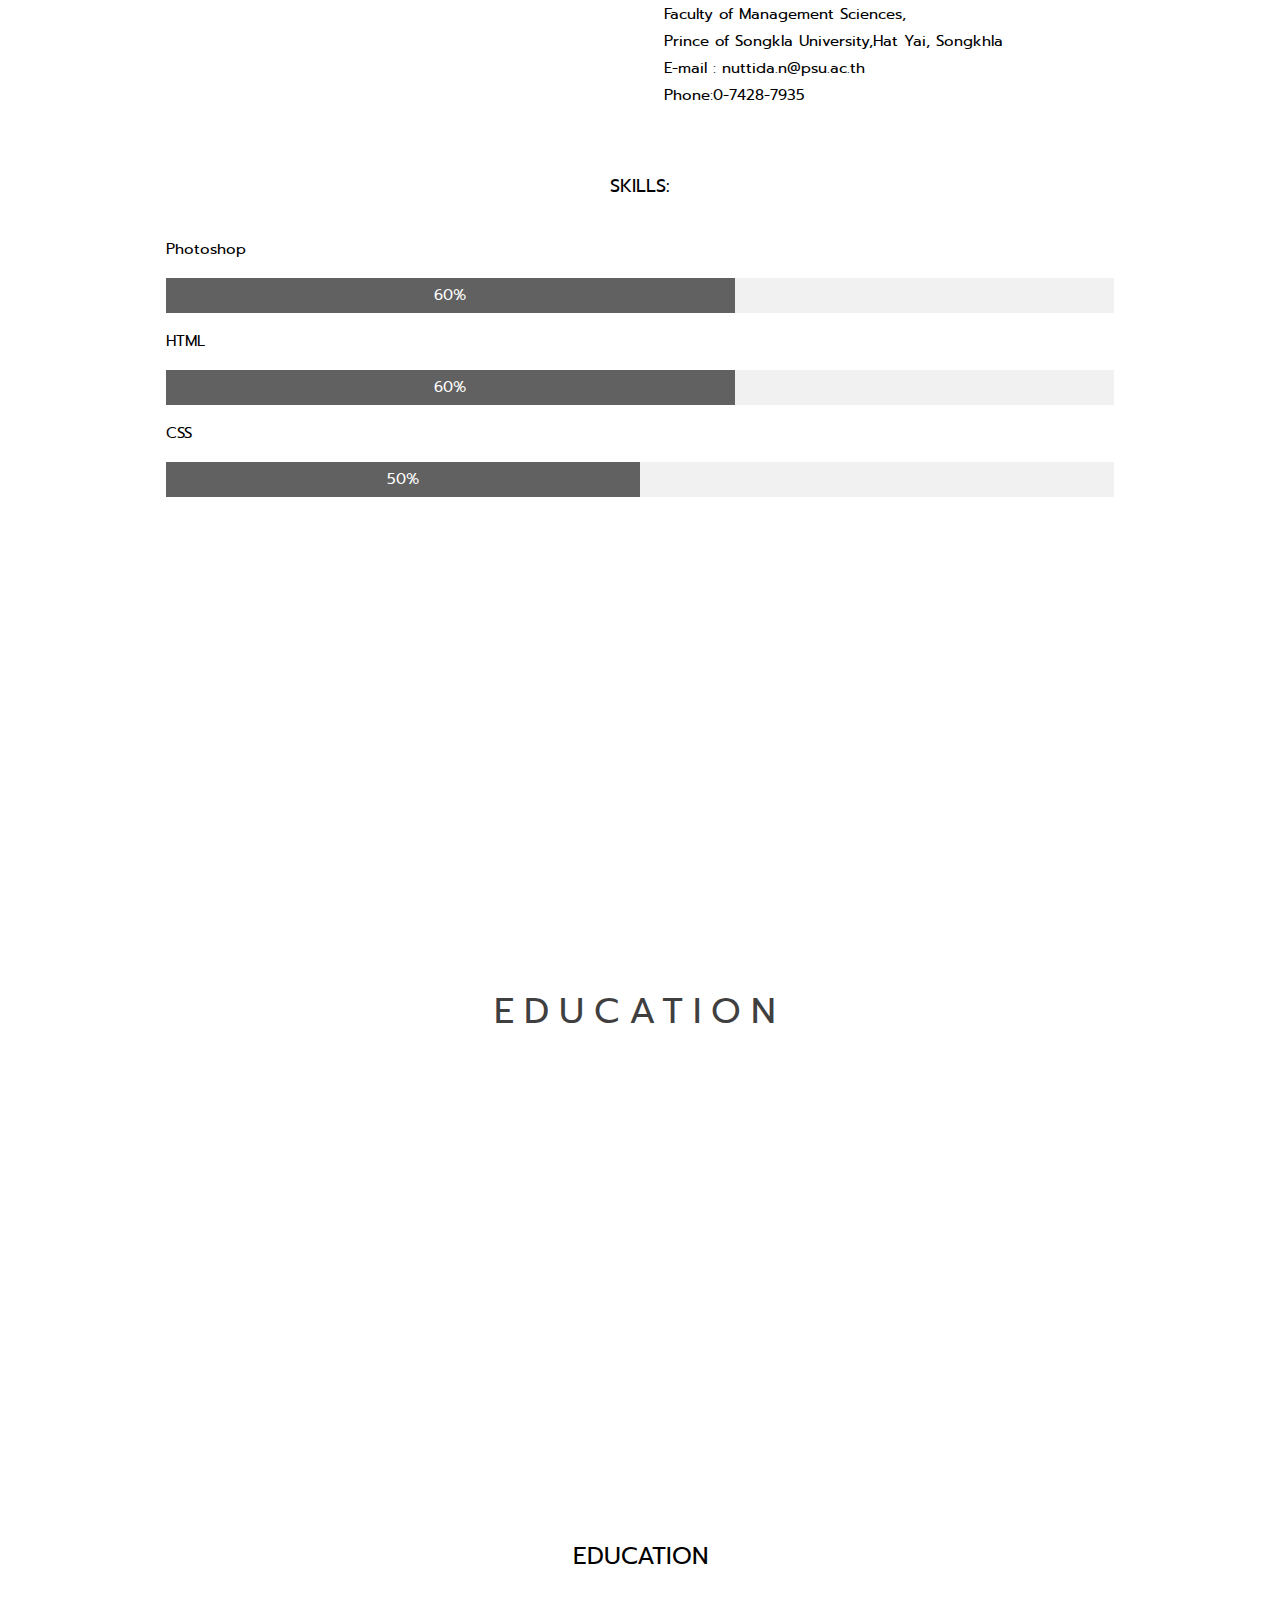
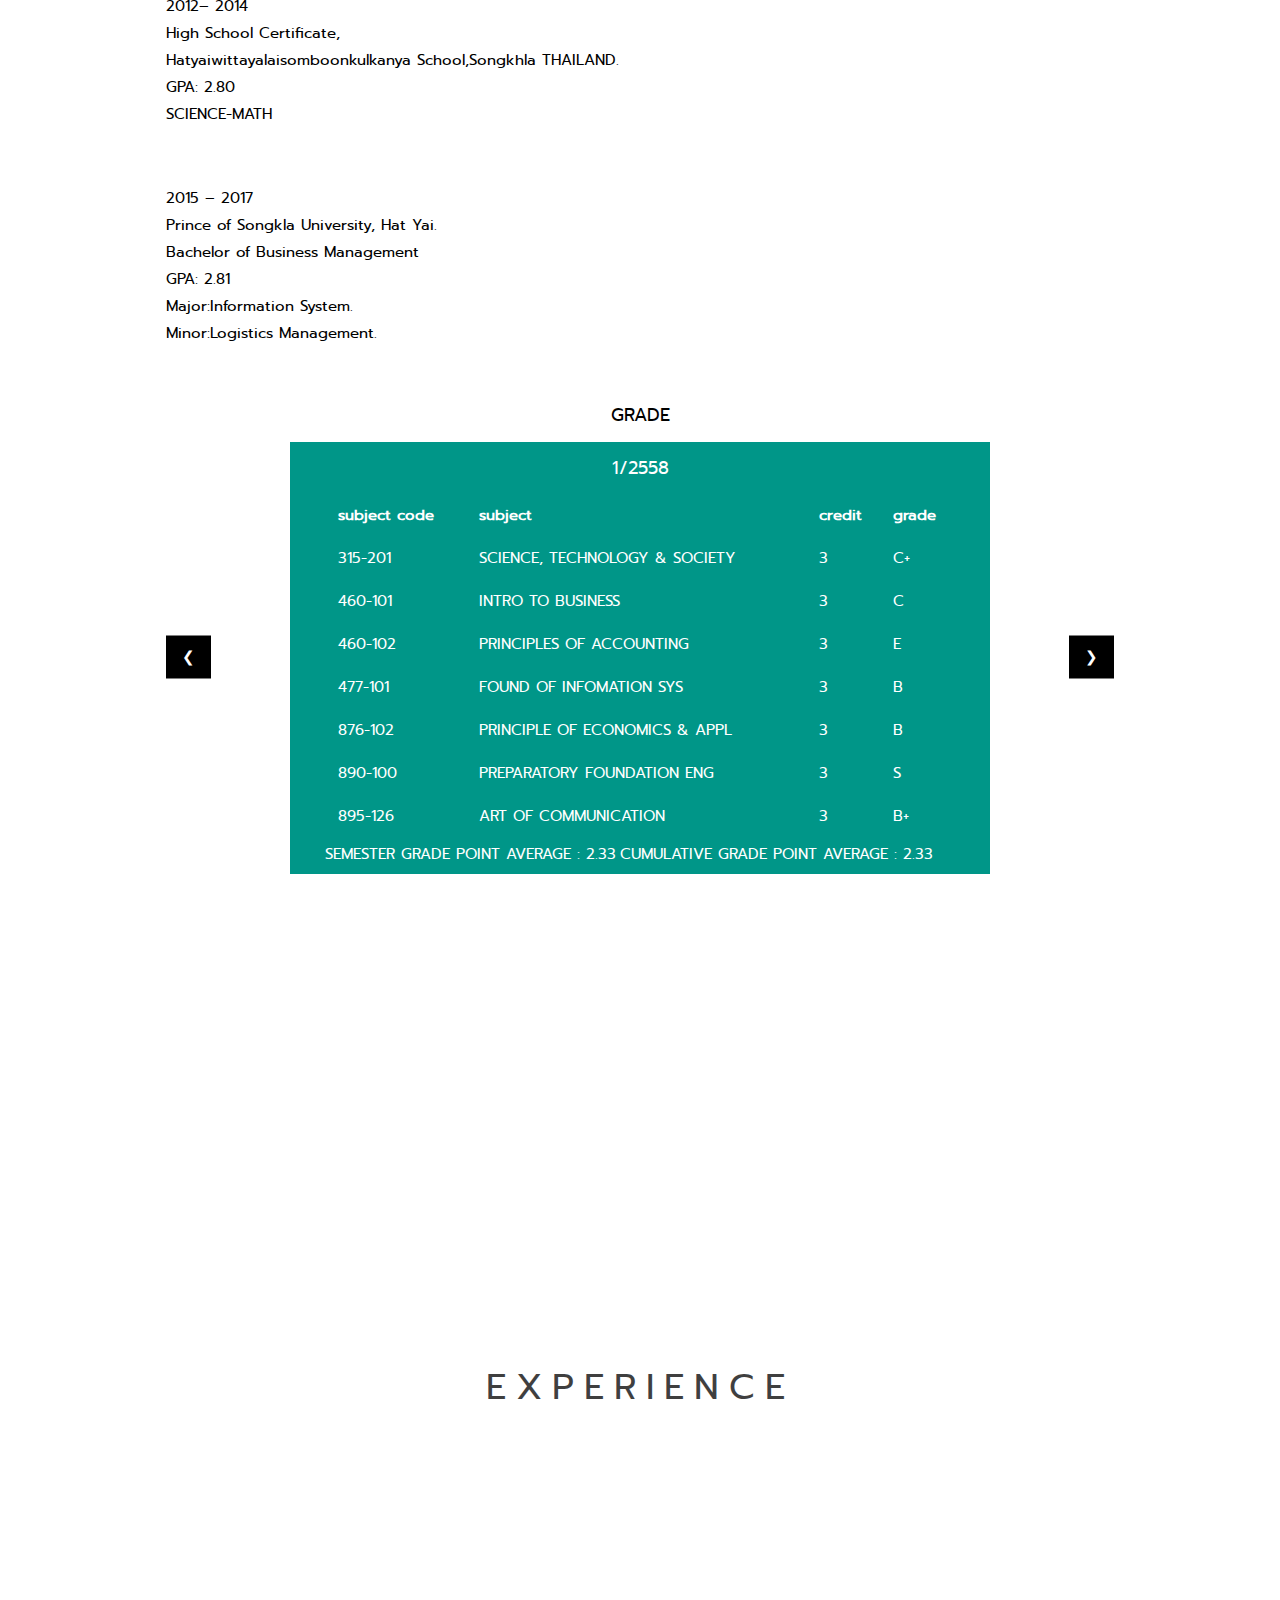
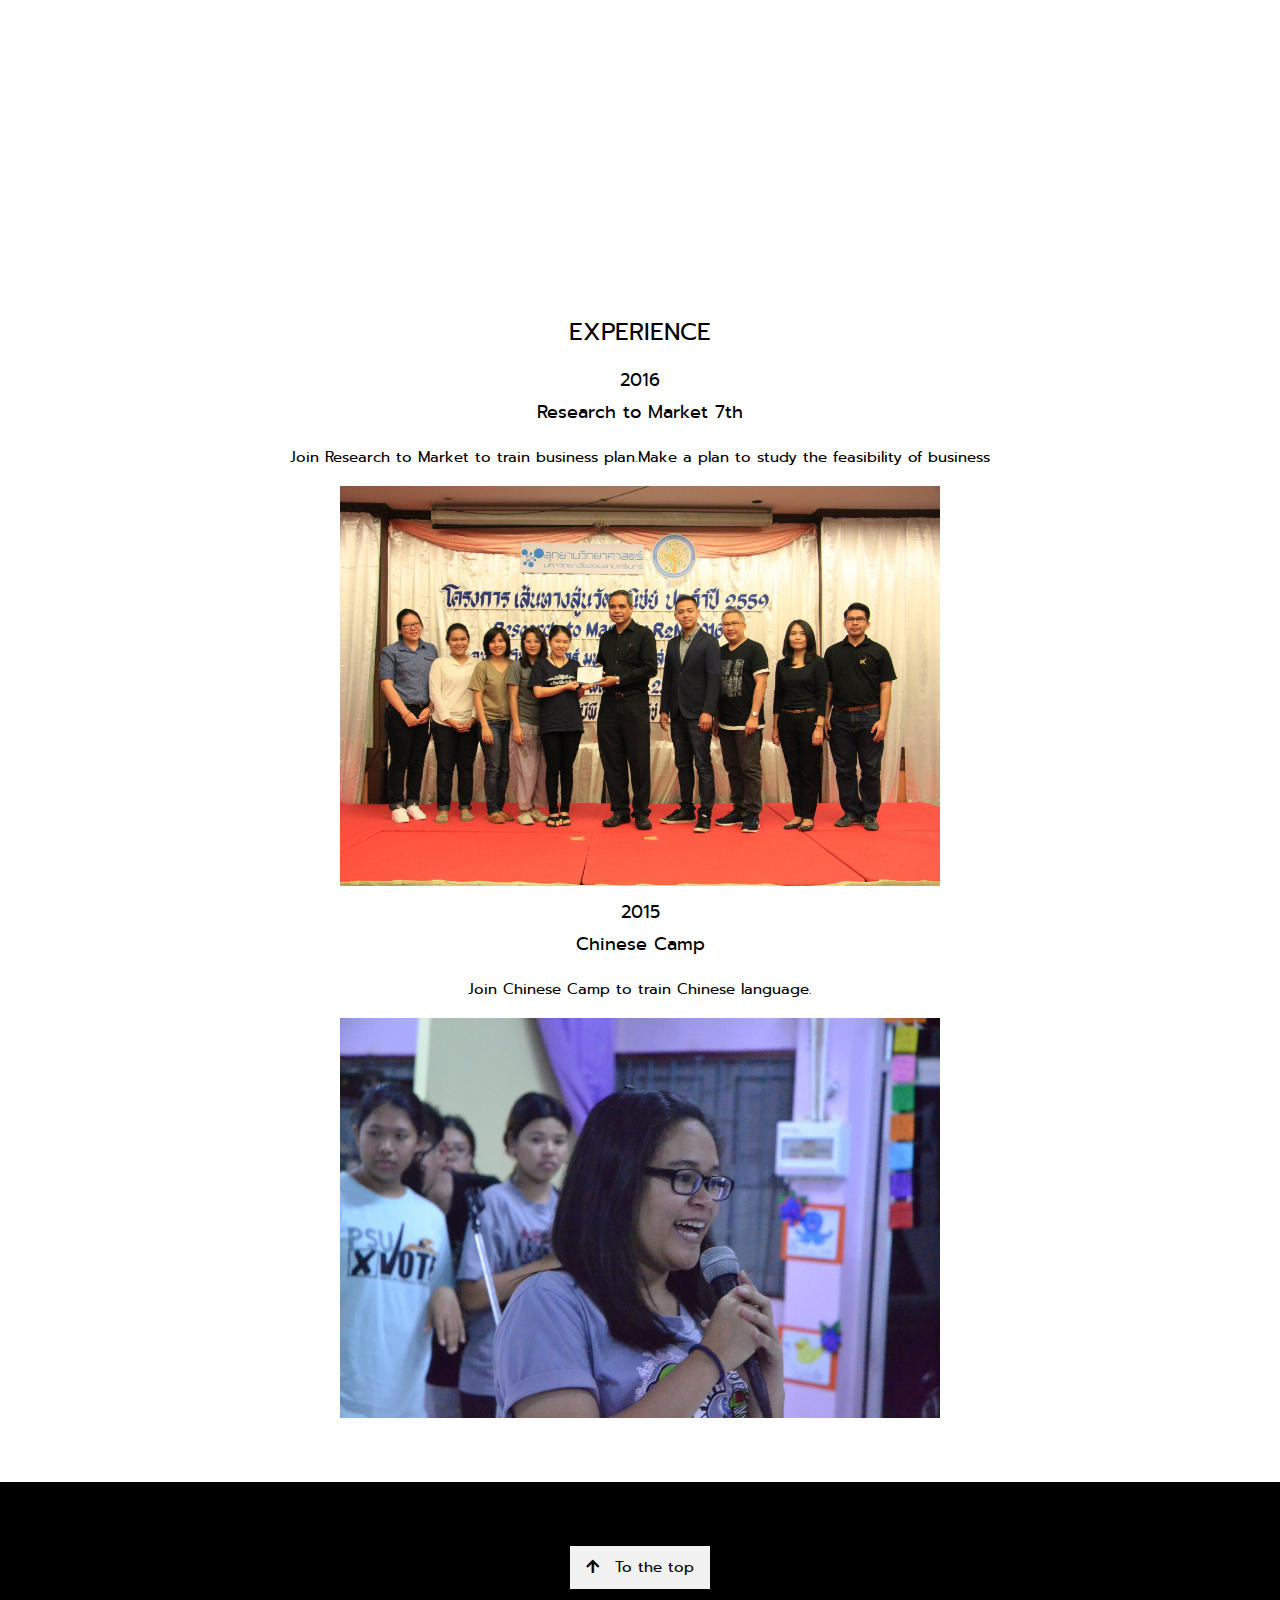
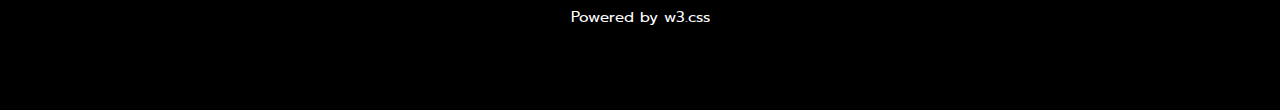
==== commit f4f71a30: "Update index.html" ====
--- a/index.html
+++ b/index.html
@@ -1,6 +1,6 @@
 <!DOCTYPE html>
 <html>
-<title>กวินนา</title>
+<title>Kawinna Profile</title>
 <meta charset="UTF-8">
 <meta name="viewport" content="width=device-width, initial-scale=1">
 <link rel="stylesheet" href="css/w3.css">
@@ -31,20 +31,20 @@
 /* Second image (Portfolio) */
 .bgimg-2 {
     background-image: url("images/BG2.jpg");
-    min-height: 400px;
+    min-height:  100%;
 }
 
 /* Third image (Contact) */
 .bgimg-3 {
     background-image: url("images/BG3.jpg");
-    min-height: 400px;
+    min-height:  100%;
 }
 
 .w3-wide {letter-spacing: 10px;}
 .w3-hover-opacity {cursor: pointer;}
 
 /* Turn off parallax scrolling for tablets and phones */
-@media only screen and (max-device-width: 1024px) {
+@media only screen and (max-device-width:  100%) {
     .bgimg-1, .bgimg-2, .bgimg-3 {
         background-attachment: scroll;
     }
@@ -58,10 +58,10 @@
     <a class="w3-bar-item w3-button w3-hover-black w3-hide-medium w3-hide-large w3-right" href="javascript:void(0);" onclick="toggleFunction()" title="Toggle Navigation Menu">
       <i class="fa fa-bars"></i>
     </a>
-    <a href="#home" class="w3-bar-item w3-button"><i class="fa fa-home"></i>หน้าหลัก</a>
-    <a href="#profile" class="w3-bar-item w3-button w3-hide-small"><i class="fa fa-user"></i> ประวัติส่วนตัว</a>
-    <a href="#education" class="w3-bar-item w3-button w3-hide-small"><i class="fa fa-graduation-cap"></i> ประวัติการศึกษา</a>
-    <a href="#experience" class="w3-bar-item w3-button w3-hide-small"><i class="fa fa-star"></i> ประสบการณ์</a>
+    <a href="#home" class="w3-bar-item w3-button"><i class="fa fa-home"></i>HOME</a>
+    <a href="#profile" class="w3-bar-item w3-button w3-hide-small"><i class="fa fa-user"></i> PROFILE</a>
+    <a href="#education" class="w3-bar-item w3-button w3-hide-small"><i class="fa fa-graduation-cap"></i> EDUCATION</a>
+    <a href="#experience" class="w3-bar-item w3-button w3-hide-small"><i class="fa fa-star"></i> EXPERIENCE</a>
     <a href="index.html" src="index.html" class="w3-bar-item w3-button w3-botton w3-right w3-tag">ENG</a>
     <a href="index2.html" src="index2.html" class="w3-bar-item w3-button w3-botton w3-right w3-tag">TH</a>
     </a>
@@ -69,49 +69,49 @@
 
   <!-- Navbar on small screens -->
   <div id="navDemo" class="w3-bar-block w3-white w3-hide w3-hide-large w3-hide-medium">
-    <a href="#profile" class="w3-bar-item w3-button" onclick="toggleFunction()">ประวัติส่วนตัว</a>
-    <a href="#education" class="w3-bar-item w3-button" onclick="toggleFunction()">ประวัติการศึกษา</a>
-    <a href="#experience" class="w3-bar-item w3-button" onclick="toggleFunction()">ประสบการณ์</a>
+    <a href="#profile" class="w3-bar-item w3-button" onclick="toggleFunction()">PROFILE</a>
+    <a href="#education" class="w3-bar-item w3-button" onclick="toggleFunction()">EDUCATION</a>
+    <a href="#experience" class="w3-bar-item w3-button" onclick="toggleFunction()">EXPERIENCE</a>
   </div>
 </div>
 
 <!-- First Parallax Image with Logo Text -->
 <div class="bgimg-1 w3-display-container w3-opacity-min" id="home">
   <div class="w3-display-middle" style="white-space:nowrap;">
-    <span class="w3-center w3-padding-large w3-black w3-xlarge w3-wide w3-animate-opacity">กวินนา เหมมัน</span>
+    <span class="w3-center w3-padding-large w3-black w3-xlarge w3-wide w3-animate-opacity">KAWINNA HEMMAN</span>
   </div>
 </div>
 
 <!-- Container (profile Section) -->
 <div class="w3-content w3-container w3-padding-64" id="profile">
-  <h3 class="w3-center">เกี่ยวกับฉัน</h3>
-  <p class="w3-center"><em>ฉันรักในการเรียนรู้</em></p>
+  <h3 class="w3-center">ABOUT ME</h3>
+  <p class="w3-center"><em>I love learning</em></p>
   <div class="w3-row">
     <div class="w3-col m6 w3-center w3-padding-large">
-      <p><b><i class="fa fa-user w3-margin-right"></i>กวินนา เหมมัน</b></p><br>
+      <p><b><i class="fa fa-user w3-margin-right"></i>KAWINNA HEMMAN</b></p><br>
       <img src="images/profile.jpg" class="w3-hover-opacity-off" alt="Photo of Me" width="180" height="220">
     </div>
 
     <!-- Hide this text on small devices -->
     <div class="w3-col m6 w3-hide-small w3-padding-large">
-      <h5>ประวัติส่วนตัว:</h5>
-      <p>วันเกิด: 6 มกราคม 2540<br />อายุ: 21 ปี<br />สัญชาติ: ไทย<br />ศาสนา: อิสลาม</p>
-      <h5>สิ่งที่สนใจ:</h5>
-      <p>เทคโนโลยีใหม่ ๆ, ภาพยนต์, หนังสือ</p>
-      <h5>ช่องทางการติดต่อ:</h5>
-      <p>64/5 หมู่ 5 ตำบลท่าช้าง อำเภอบางกล่ำ จังหวัดสงขลา 90110<br>
-       เบอร์โทรศัพท์: 080-5480937<br>
-       อีเมลล์:Kawinna_cha@hotmail.com<br></p>
-      <h5>อาจารย์ที่ปรึกษา</h5>
-      <p>ดร.ณัฐธิดา สุวรรณโณ <br />
-        รองคณบดีฝ่ายบัณฑิตศึกษา<br />
-        คณะวิทยาการจัดการ<br />
-        มหาวิทยาลัยสงขลานครินทร์ วิทยาเขตหาดใหญ่ จังหวัดสงขลา<br />
-        อีเมลล์ : nuttida.n@psu.ac.th<br />
-        เบอร์โทรศัพท์:0-7428-7935</p>
-    </div>
-  </div>
-  <p class="w3-large w3-center w3-padding-16">ทักษะ:</p>
+      <h5>PROFILE:</h5>
+      <p>Date of Birth: Jan 6, 1997<br />Age: 21<br />Nationality: Thai<br />Religion: Islam</p>
+      <h5>INTERREST:</h5>
+      <p>New Technology, Movies, Books</p>
+      <h5>CONTACT:</h5>
+      <p>64/5 M.5 Bangklam, Songkhla 90110<br>
+       Phone: 080-5480937<br>
+       Email:Kawinna_cha@hotmail.com<br></p>
+      <h5>REFERECES</h5>
+      <p>Nuttida Suwanno, <br />
+        Department of Business Administration,<br />
+        Faculty of Management Sciences,<br />
+        Prince of Songkla University,Hat Yai, Songkhla<br />
+        E-mail : nuttida.n@psu.ac.th<br />
+        Phone:0-7428-7935</p>
+    </div>
+  </div>
+  <p class="w3-large w3-center w3-padding-16">SKILLS:</p>
   <p>Photoshop</p>
   <div class="w3-light-grey">
     <div class="w3-container w3-padding-small w3-dark-grey w3-center" style="width:60%">60%</div>
@@ -129,21 +129,21 @@
 <!-- Second Parallax Image with education Text -->
 <div class="bgimg-2 w3-display-container w3-opacity-min">
   <div class="w3-display-middle">
-    <span class="w3-xxlarge w3-text-black w3-wide">ประวัติการศึกษา</span>
+    <span class="w3-xxlarge w3-text-black w3-wide">EDUCATION</span>
   </div>
 </div>
 <div class="w3-content w3-container w3-padding-64" id="education">
-  <h3 class="w3-center">ประวัติการศึกษา</h3>
-  <p>พ.ศ.2555– 2557<br />จบการศึกษาระดับมัธยมศึกษาตอนปลาย<br />
-    โรงเรียนหาดใหญ่วิทยาลัยสมบูรณ์กุลกันยา จังหวัดสงขลา<br />
-    เกรดเฉลี่ยรวม : 2.80<br />
-    แผนการศึกษา วิทยาศาสตร์-คณิตศาสตร์</p><br />
-  <p>พ.ศ.2558 – 2560<br />มหาวิทยาลัยสงขลานครินทร์ วิทยาเขตหาดใหญ่ จังหวัดสงขลา<br />
-    คณะวิทยาการจัดการ<br />
-    เกรดเฉลี่ยรวม: 2.81<br />
-    สาขาวิชาเอก :สาขาระบบสารสนเทศ<br />
-    สาขาวิชาโท:การจัดการโลจิสติกส์ </p><br />
-  <h5 class="w3-center">เกรด</h5>
+  <h3 class="w3-center">EDUCATION</h3>
+  <p>2012– 2014<br />High School Certificate,<br />
+    Hatyaiwittayalaisomboonkulkanya School,Songkhla THAILAND.<br />
+    GPA: 2.80<br />
+    SCIENCE-MATH</p><br />
+  <p>2015 – 2017<br />Prince of Songkla University, Hat Yai.<br />
+    Bachelor of Business Management<br />
+    GPA: 2.81<br />
+    Major:Information System.<br />
+    Minor:Logistics Management. </p><br />
+    <h5 class="w3-center">GRADE</h5>
  <div class="w3-content w3-display-container">
   <div class="w3-content w3-container w3-teal" style="max-width:700px">
     <div class="w3-display-container mySlides">
@@ -480,22 +480,22 @@
 <!-- Third Parallax Image with experience Text -->
 <div class="bgimg-3 w3-display-container w3-opacity-min">
   <div class="w3-display-middle">
-     <span class="w3-xxlarge w3-text-black w3-wide">ประสบการณ์</span>
+     <span class="w3-xxlarge w3-text-black w3-wide">EXPERIENCE</span>
   </div>
 </div>
 <div class="w3-content w3-container w3-padding-64 w3-center" id="experience">
-  <h3 class="w3-center">ประสบการณ์</h3>
-      <h5>พ.ศ.2559<br />Research to Market ครั้งที่ 7</h5>
-      <p>เข้าร่วมการแข่งขันแผนการตลาดเพื่องานวิจัย เพื่อสร้างคุณค่าให้แก่งานวิจัยมากขึ้น</p>
+  <h3 class="w3-center">EXPERIENCE</h3>
+      <h5>2016<br />Research to Market 7th </h5>
+      <p>Join Research to Market to train business plan.Make a plan to study the feasibility of business</p>
       <img src="images/photo2.jpg" alt="R2M" class="w3-hover-opacity-off" width="600" height="400" />
-      <h5>พ.ศ.2558<br />ค่ายภาษาจีน</h5>
-      <p>เข้าร่วมค่ายภาษาจีนเพื่อฝึกฝนตนเองด้านภาษา</p>
+      <h5>2015<br />Chinese Camp</h5>
+      <p>Join Chinese Camp to train Chinese language.</p>
       <img src="images/photo1.jpg" alt="camp" class="w3-hover-opacity-off" width="600" height="400" />
 </div>
 
 <!-- Footer -->
 <footer class="w3-center w3-black w3-padding-64 w3-hover-opacity-off">
-  <a href="#home" class="w3-button w3-light-grey"><i class="fa fa-arrow-up w3-margin-right"></i>กลับสู่ด้านบน</a>
+  <a href="#home" class="w3-button w3-light-grey"><i class="fa fa-arrow-up w3-margin-right"></i>To the top</a>
   <p>Powered by w3.css</p>
 </footer>
 
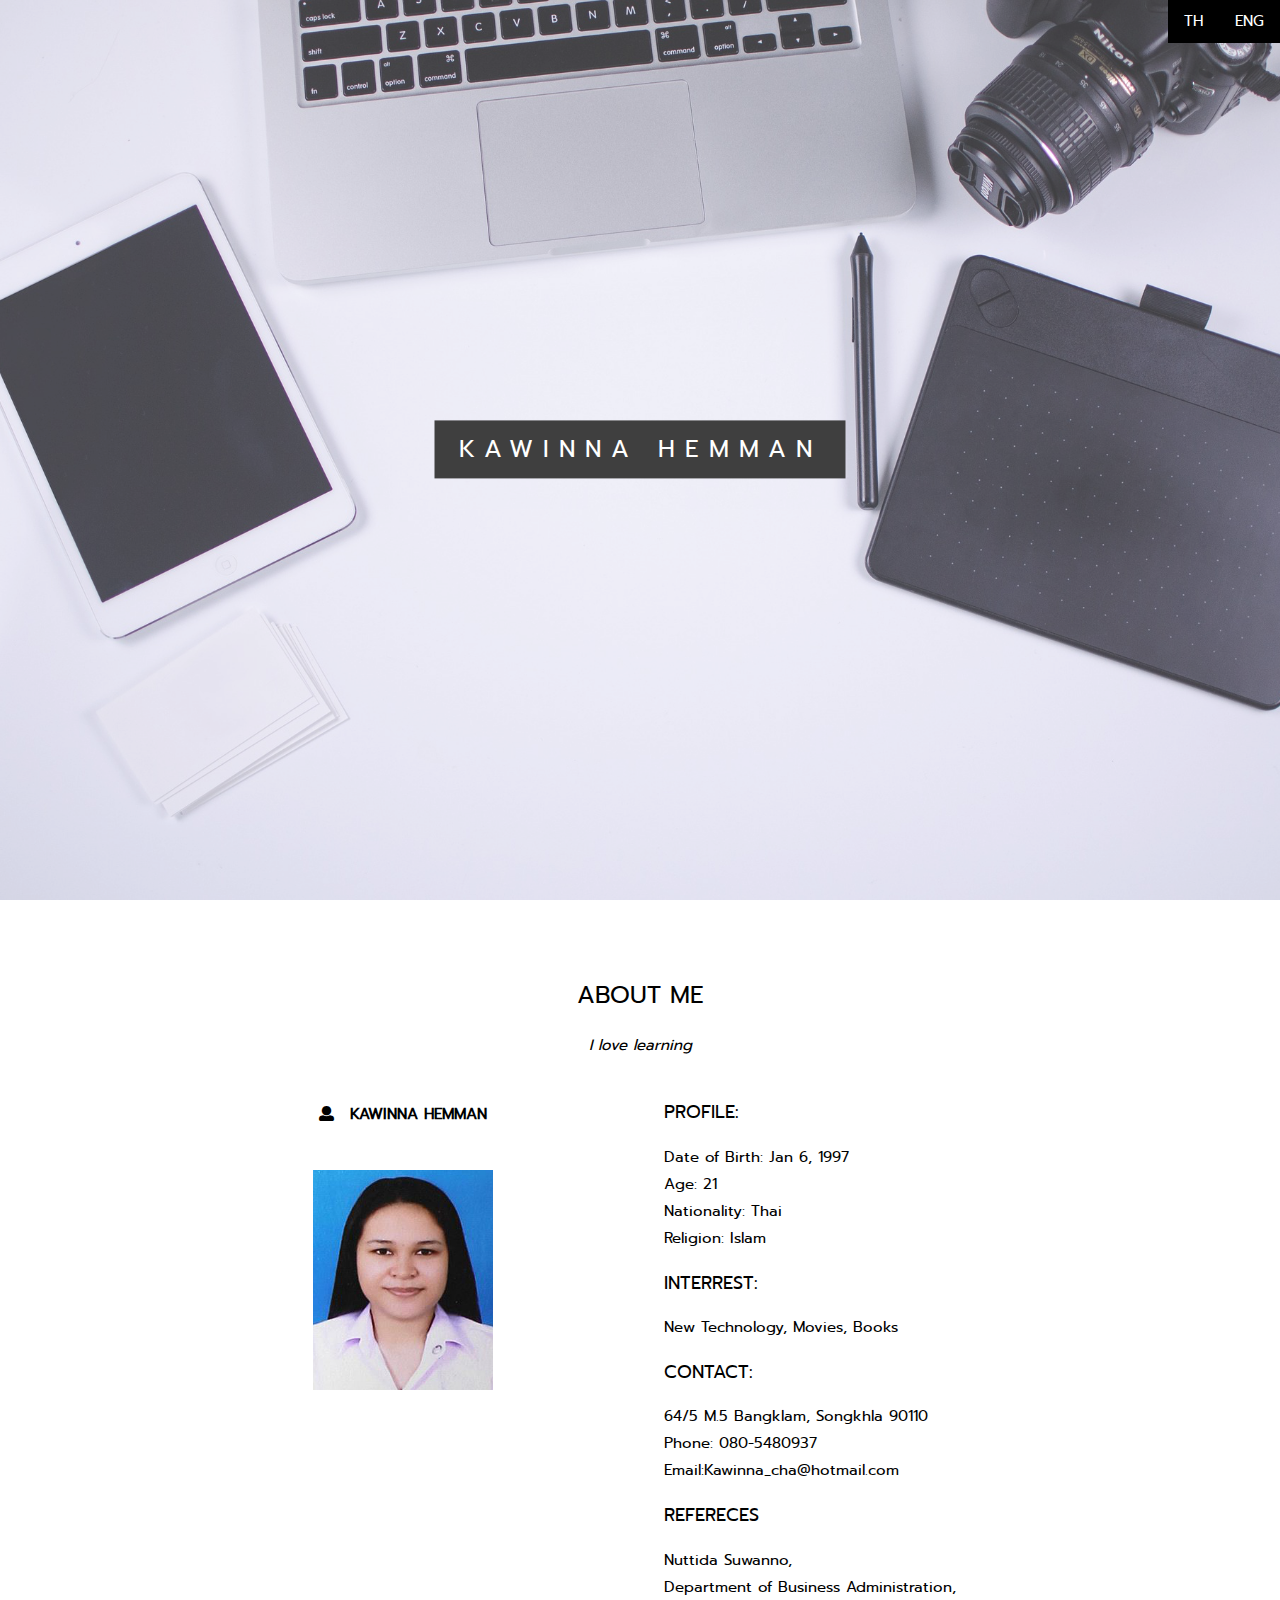
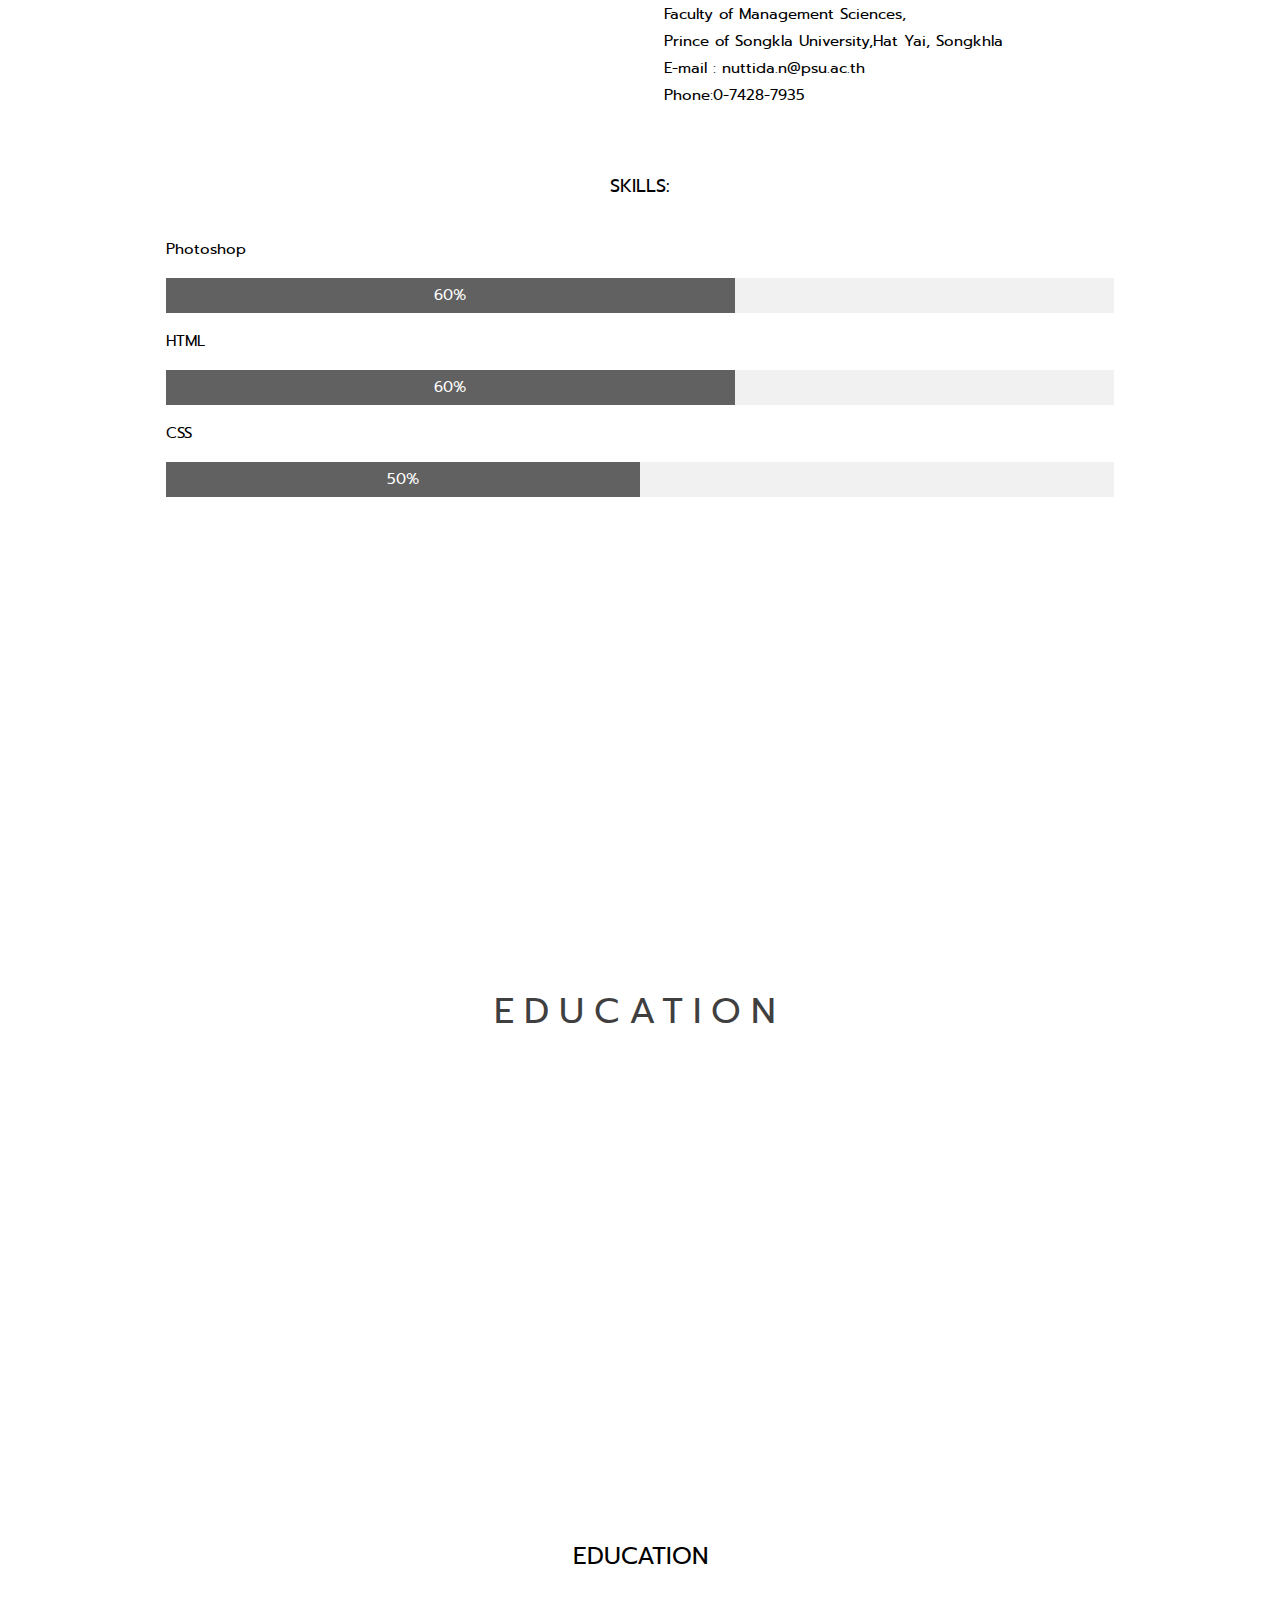
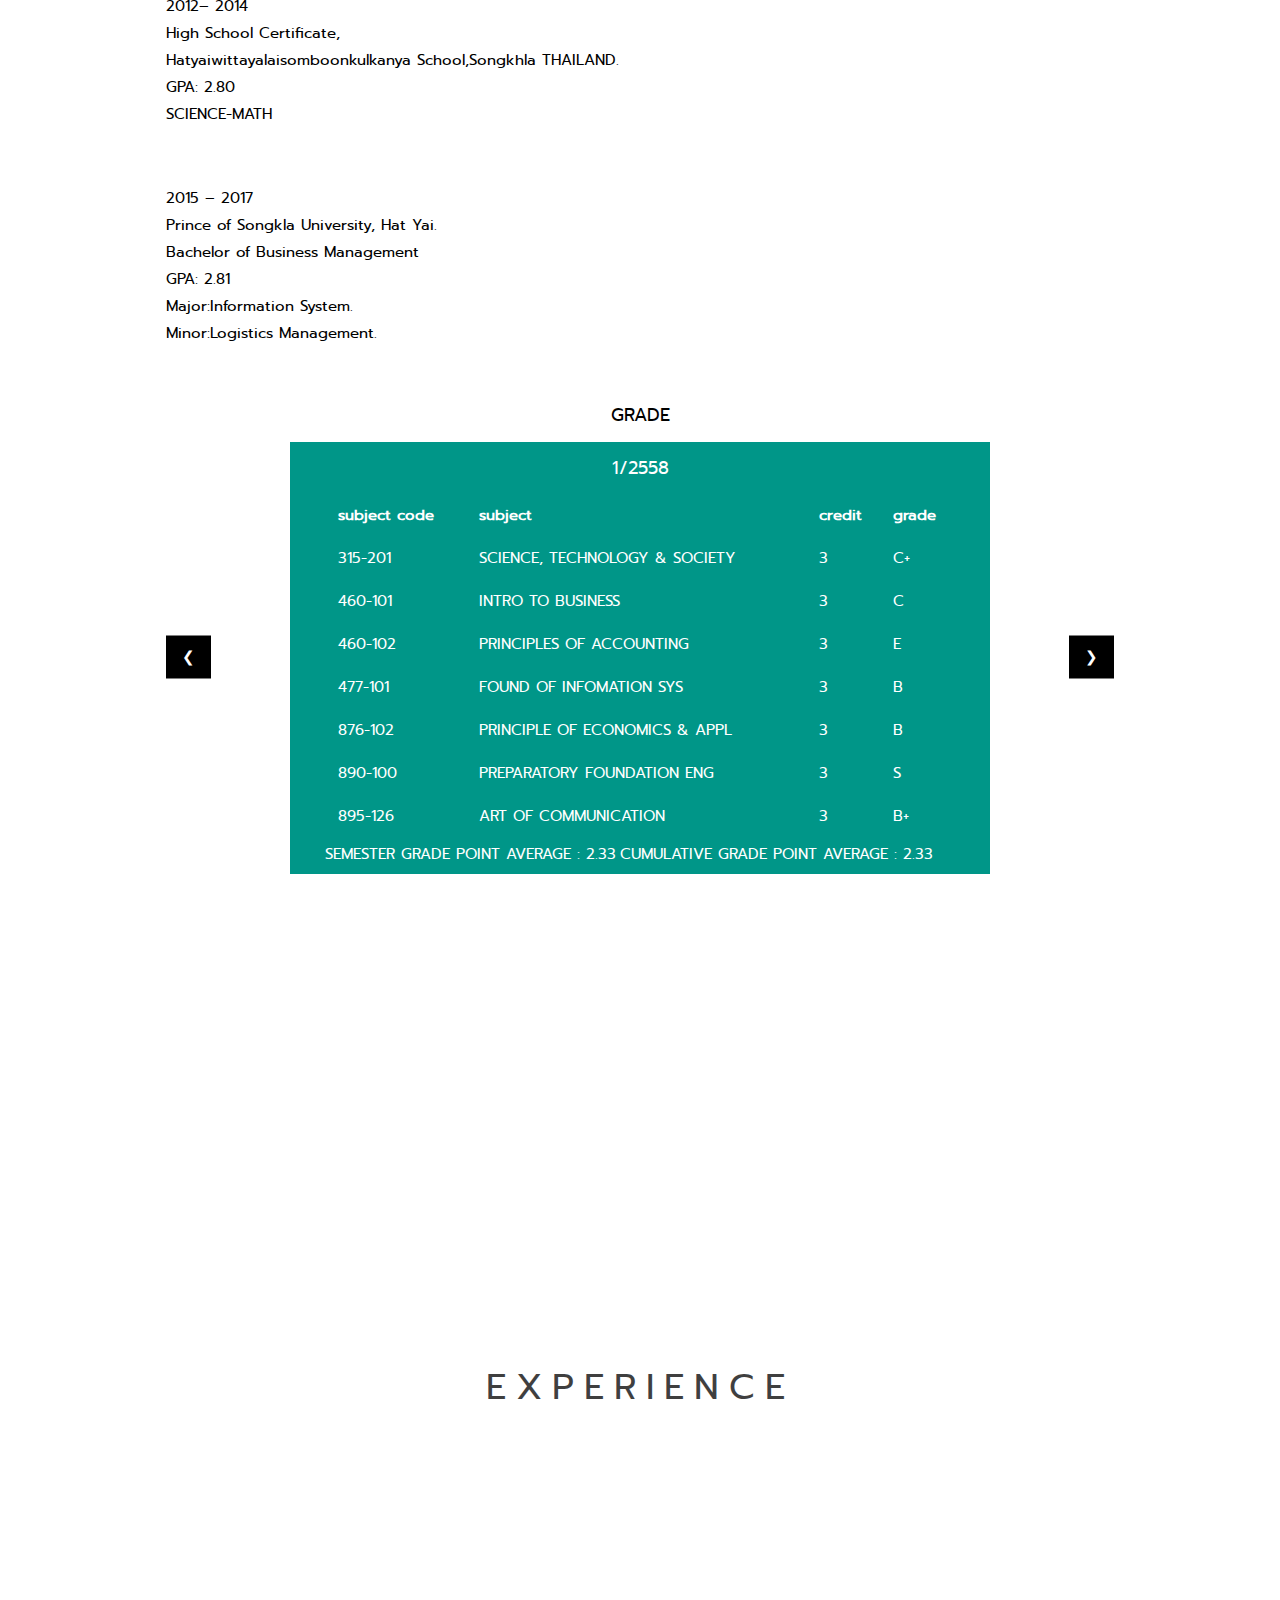
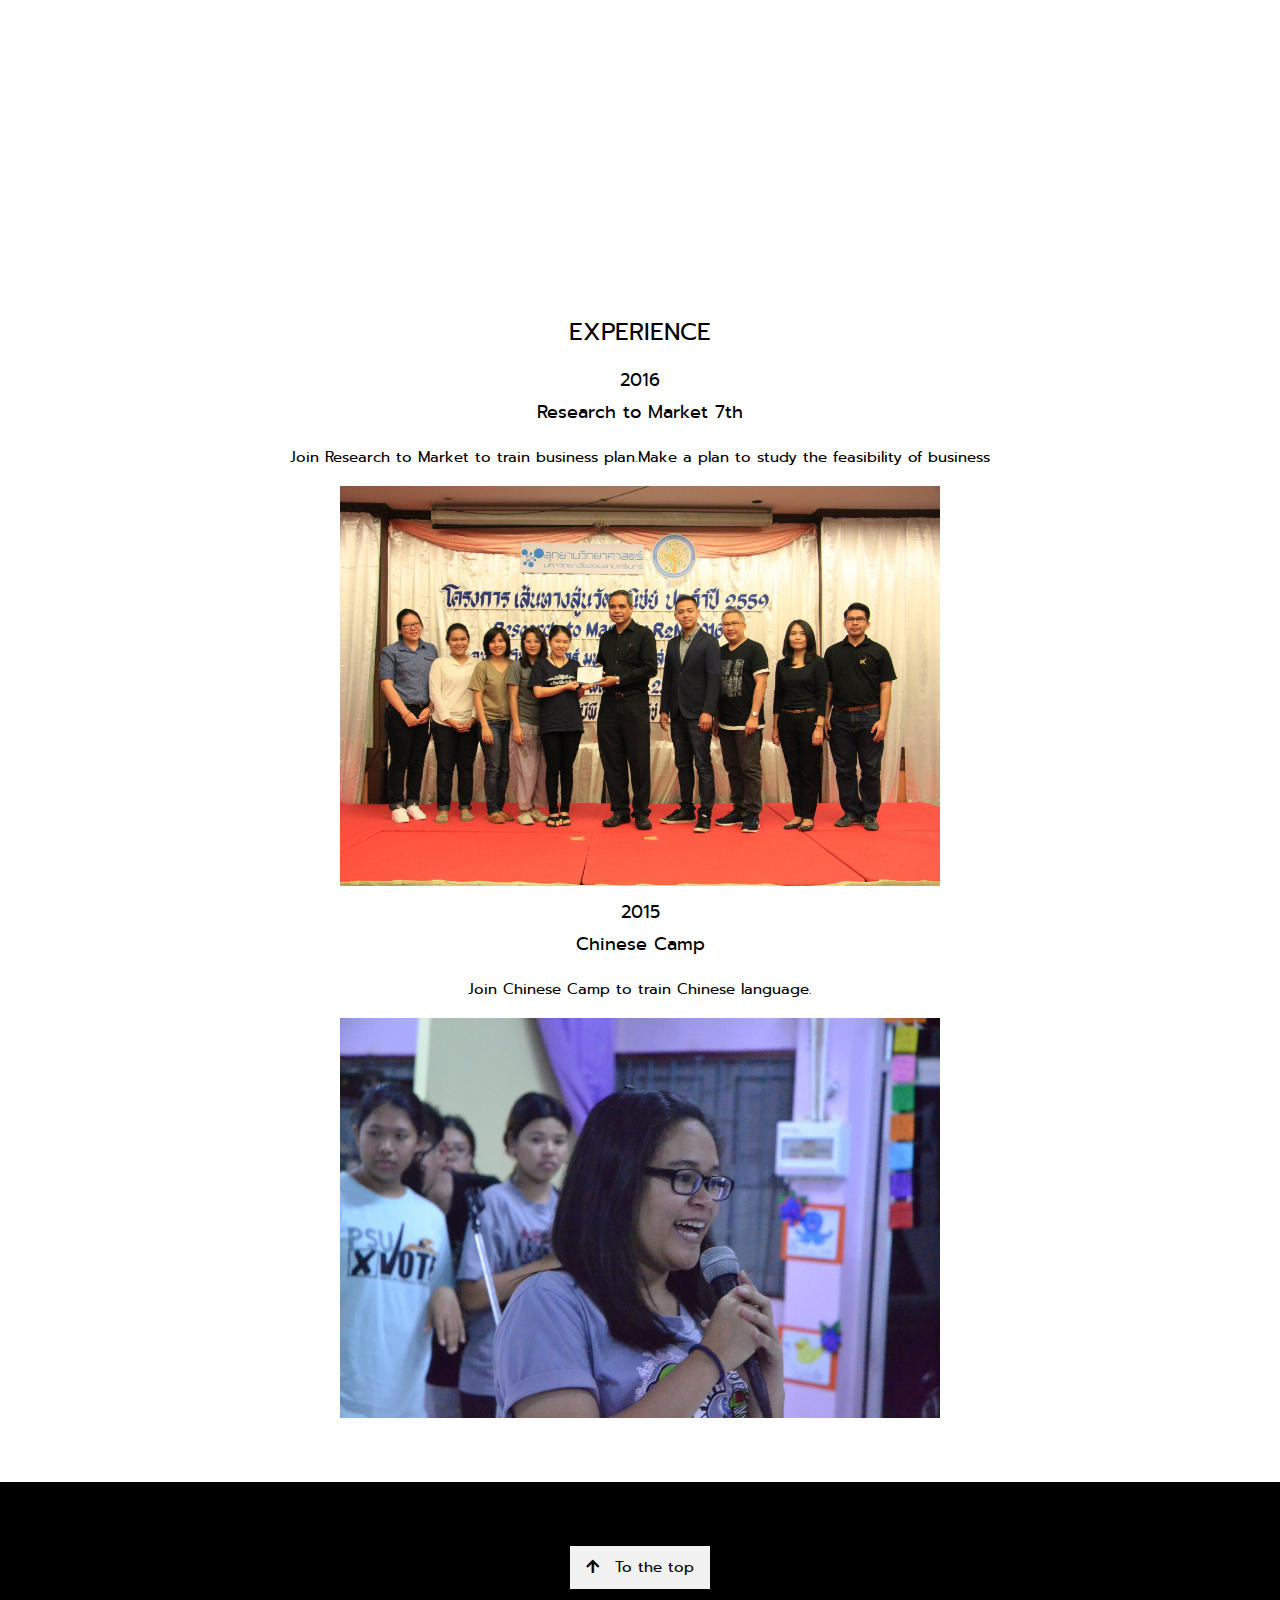
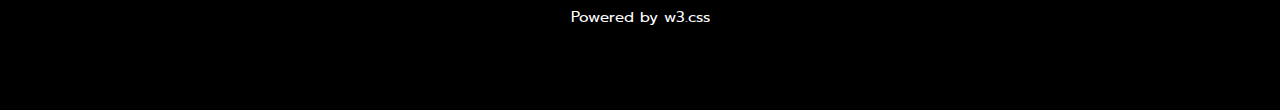
==== commit 59e000ec: "Update index.html" ====
--- a/index.html
+++ b/index.html
@@ -55,23 +55,9 @@
 <!-- Navbar (sit on top) -->
 <div class="w3-top">
   <div class="w3-bar" id="myNavbar">
-    <a class="w3-bar-item w3-button w3-hover-black w3-hide-medium w3-hide-large w3-right" href="javascript:void(0);" onclick="toggleFunction()" title="Toggle Navigation Menu">
-      <i class="fa fa-bars"></i>
-    </a>
-    <a href="#home" class="w3-bar-item w3-button"><i class="fa fa-home"></i>HOME</a>
-    <a href="#profile" class="w3-bar-item w3-button w3-hide-small"><i class="fa fa-user"></i> PROFILE</a>
-    <a href="#education" class="w3-bar-item w3-button w3-hide-small"><i class="fa fa-graduation-cap"></i> EDUCATION</a>
-    <a href="#experience" class="w3-bar-item w3-button w3-hide-small"><i class="fa fa-star"></i> EXPERIENCE</a>
     <a href="index.html" src="index.html" class="w3-bar-item w3-button w3-botton w3-right w3-tag">ENG</a>
     <a href="index2.html" src="index2.html" class="w3-bar-item w3-button w3-botton w3-right w3-tag">TH</a>
     </a>
-  </div>
-
-  <!-- Navbar on small screens -->
-  <div id="navDemo" class="w3-bar-block w3-white w3-hide w3-hide-large w3-hide-medium">
-    <a href="#profile" class="w3-bar-item w3-button" onclick="toggleFunction()">PROFILE</a>
-    <a href="#education" class="w3-bar-item w3-button" onclick="toggleFunction()">EDUCATION</a>
-    <a href="#experience" class="w3-bar-item w3-button" onclick="toggleFunction()">EXPERIENCE</a>
   </div>
 </div>
 
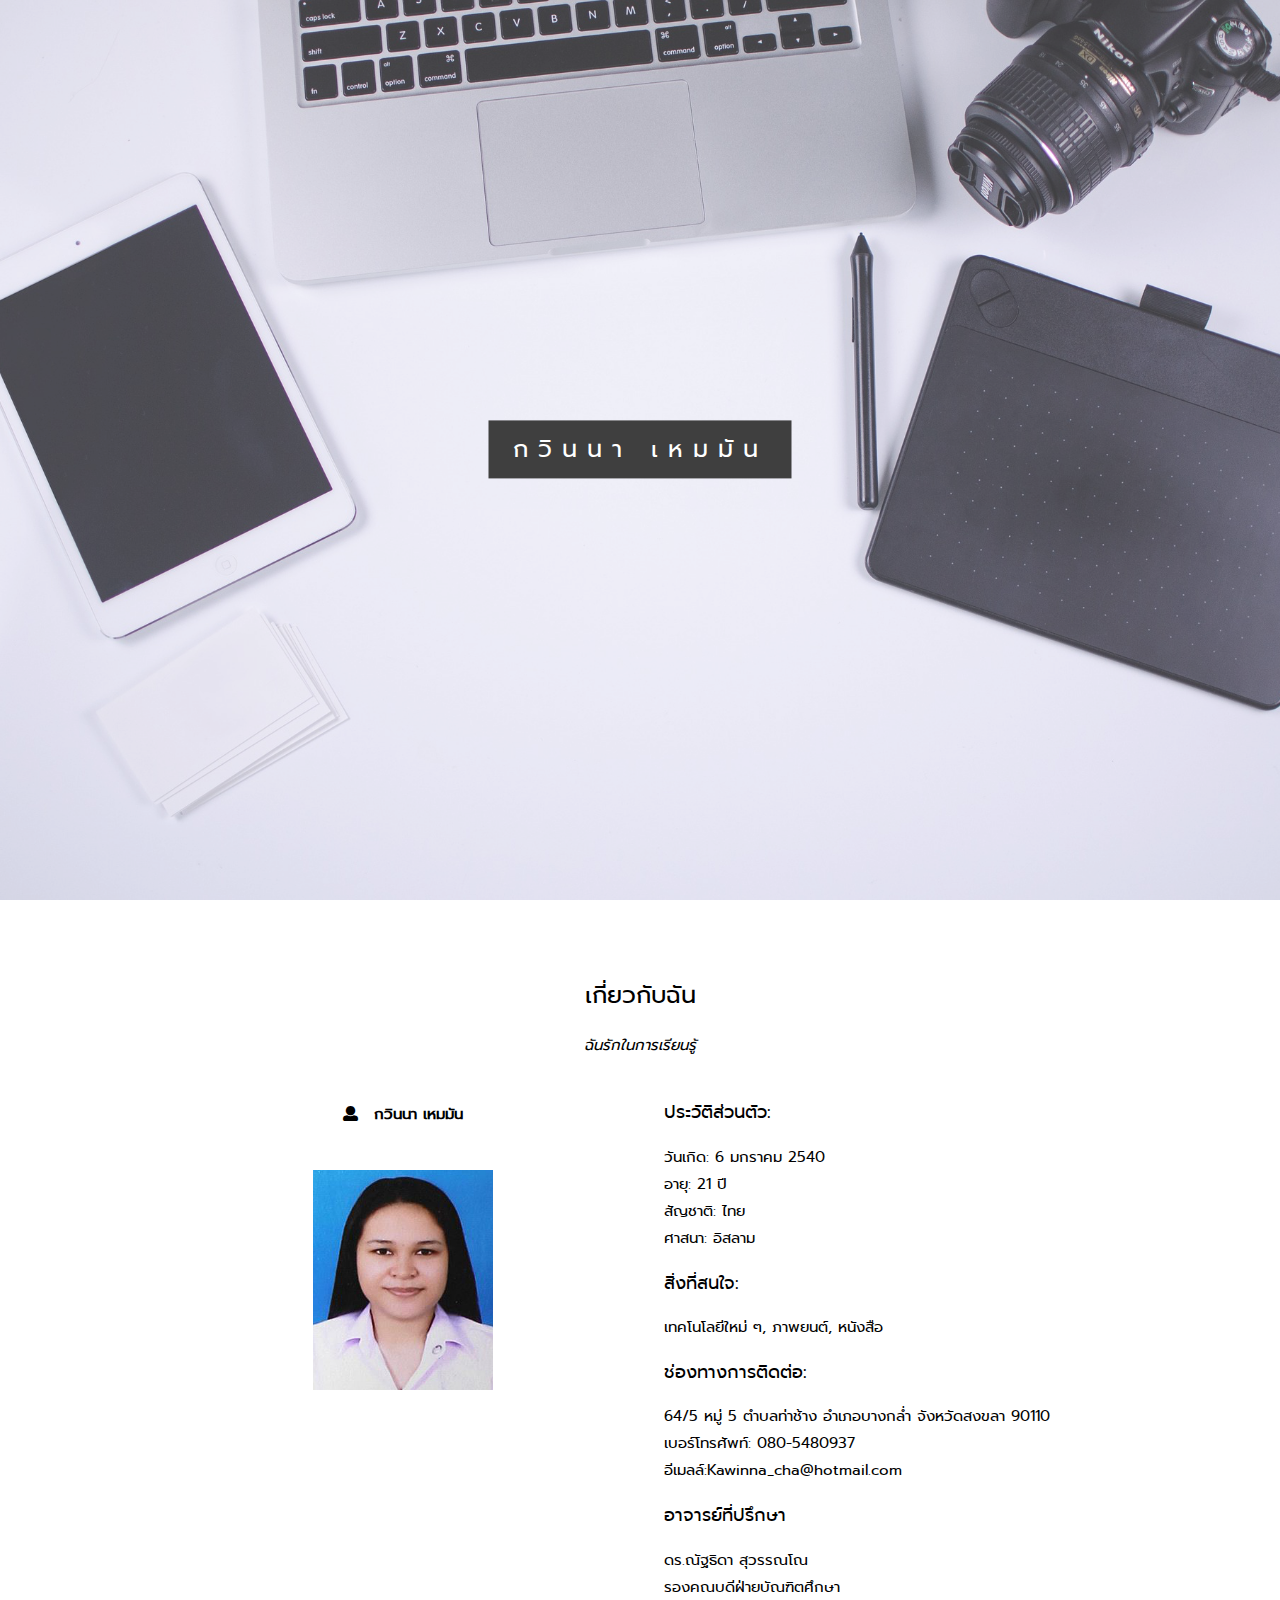
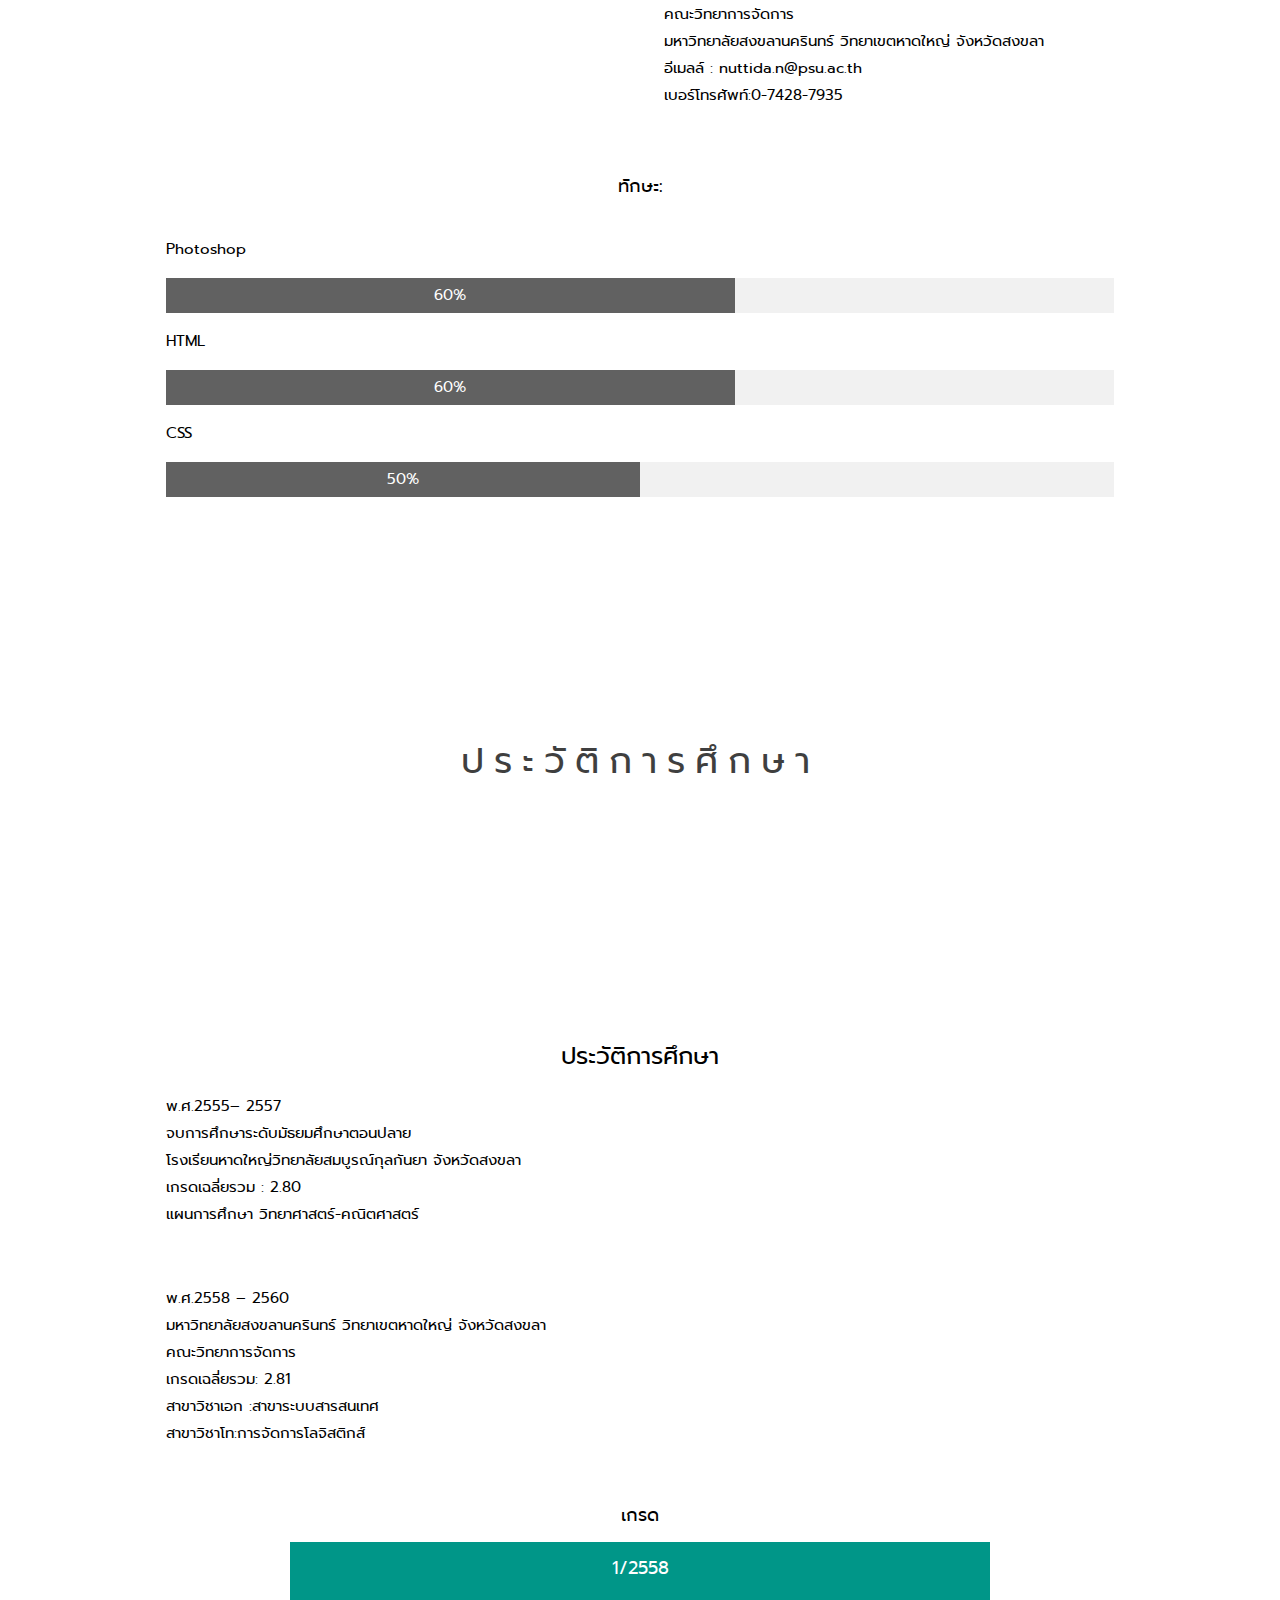
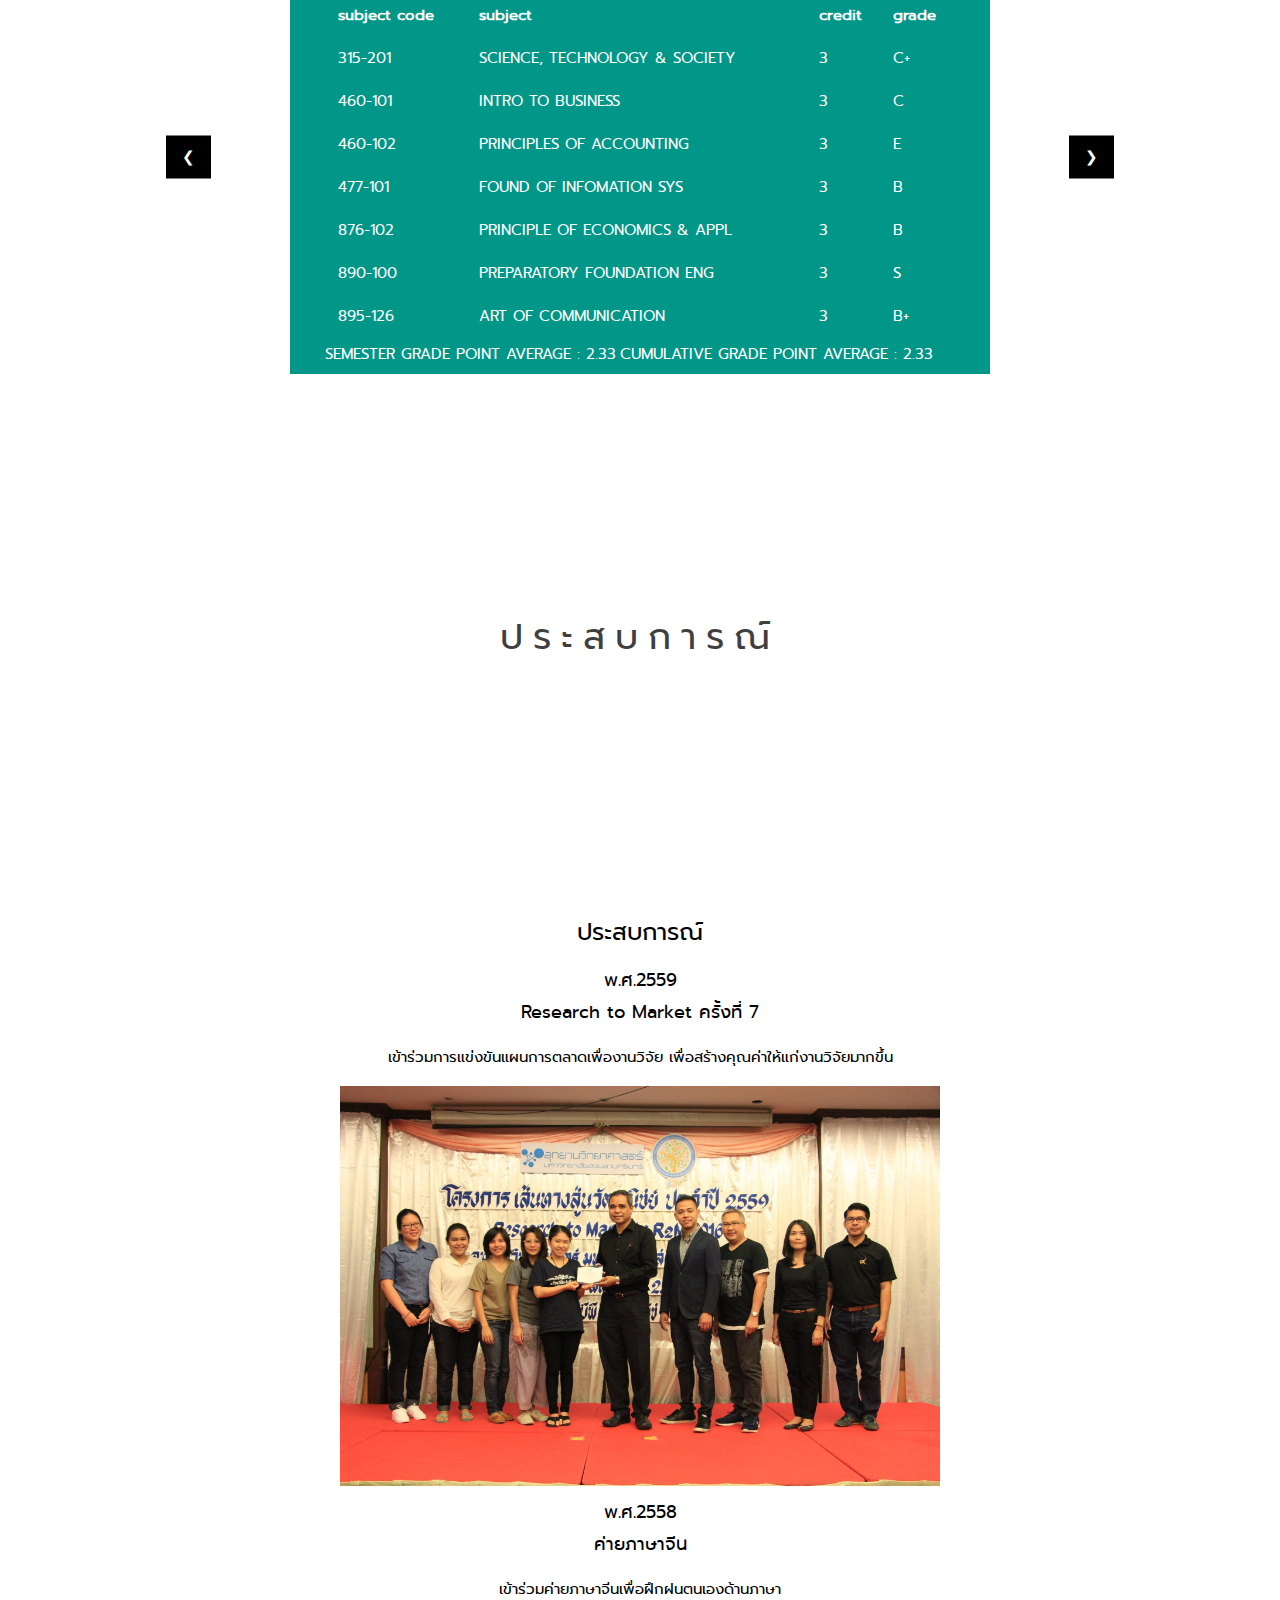
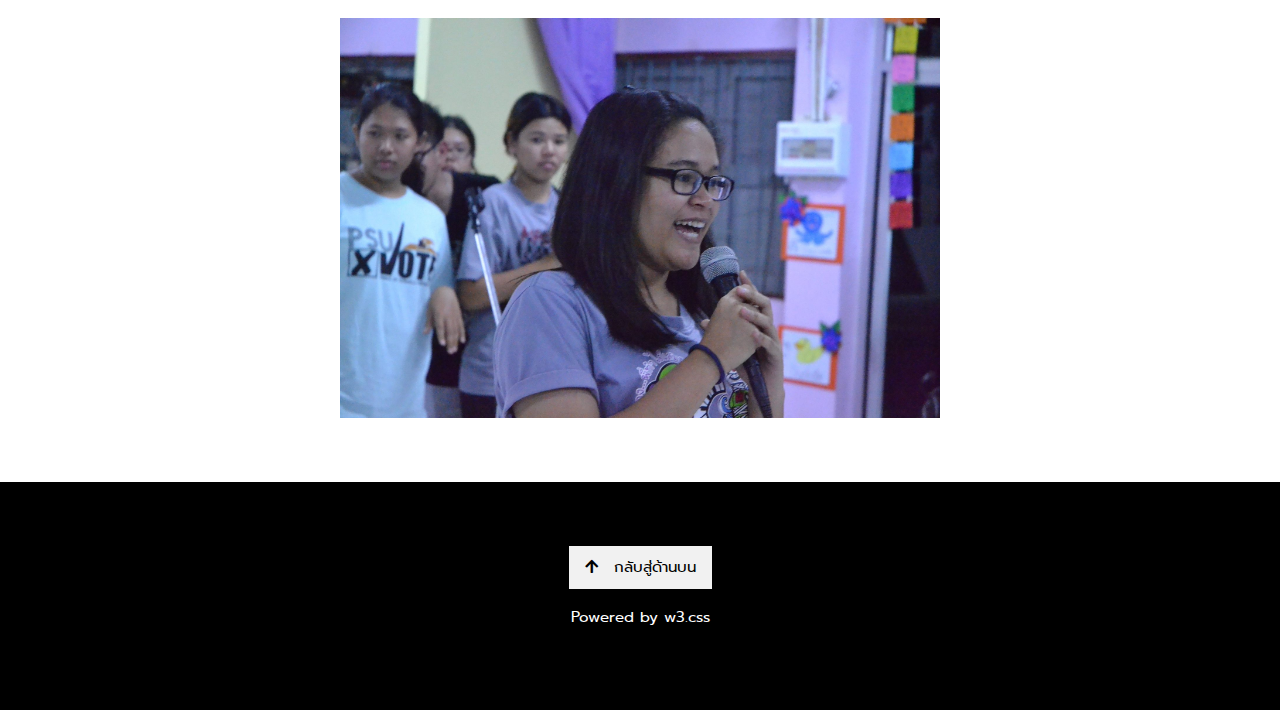
==== commit fa715b0b: "Update and rename index2.html to index.html" ====
--- a/index.html
+++ b/index.html
@@ -1,6 +1,6 @@
 <!DOCTYPE html>
 <html>
-<title>Kawinna Profile</title>
+<title>กวินนา</title>
 <meta charset="UTF-8">
 <meta name="viewport" content="width=device-width, initial-scale=1">
 <link rel="stylesheet" href="css/w3.css">
@@ -31,20 +31,20 @@
 /* Second image (Portfolio) */
 .bgimg-2 {
     background-image: url("images/BG2.jpg");
-    min-height:  100%;
+    min-height: 400px;
 }
 
 /* Third image (Contact) */
 .bgimg-3 {
     background-image: url("images/BG3.jpg");
-    min-height:  100%;
+    min-height: 400px;
 }
 
 .w3-wide {letter-spacing: 10px;}
 .w3-hover-opacity {cursor: pointer;}
 
 /* Turn off parallax scrolling for tablets and phones */
-@media only screen and (max-device-width:  100%) {
+@media only screen and (max-device-width: 1024px) {
     .bgimg-1, .bgimg-2, .bgimg-3 {
         background-attachment: scroll;
     }
@@ -52,52 +52,43 @@
 </style>
 <body>
 
-<!-- Navbar (sit on top) -->
-<div class="w3-top">
-  <div class="w3-bar" id="myNavbar">
-    <a href="index.html" src="index.html" class="w3-bar-item w3-button w3-botton w3-right w3-tag">ENG</a>
-    <a href="index2.html" src="index2.html" class="w3-bar-item w3-button w3-botton w3-right w3-tag">TH</a>
-    </a>
-  </div>
-</div>
-
 <!-- First Parallax Image with Logo Text -->
 <div class="bgimg-1 w3-display-container w3-opacity-min" id="home">
   <div class="w3-display-middle" style="white-space:nowrap;">
-    <span class="w3-center w3-padding-large w3-black w3-xlarge w3-wide w3-animate-opacity">KAWINNA HEMMAN</span>
+    <span class="w3-center w3-padding-large w3-black w3-xlarge w3-wide w3-animate-opacity">กวินนา เหมมัน</span>
   </div>
 </div>
 
 <!-- Container (profile Section) -->
 <div class="w3-content w3-container w3-padding-64" id="profile">
-  <h3 class="w3-center">ABOUT ME</h3>
-  <p class="w3-center"><em>I love learning</em></p>
+  <h3 class="w3-center">เกี่ยวกับฉัน</h3>
+  <p class="w3-center"><em>ฉันรักในการเรียนรู้</em></p>
   <div class="w3-row">
     <div class="w3-col m6 w3-center w3-padding-large">
-      <p><b><i class="fa fa-user w3-margin-right"></i>KAWINNA HEMMAN</b></p><br>
+      <p><b><i class="fa fa-user w3-margin-right"></i>กวินนา เหมมัน</b></p><br>
       <img src="images/profile.jpg" class="w3-hover-opacity-off" alt="Photo of Me" width="180" height="220">
     </div>
 
     <!-- Hide this text on small devices -->
     <div class="w3-col m6 w3-hide-small w3-padding-large">
-      <h5>PROFILE:</h5>
-      <p>Date of Birth: Jan 6, 1997<br />Age: 21<br />Nationality: Thai<br />Religion: Islam</p>
-      <h5>INTERREST:</h5>
-      <p>New Technology, Movies, Books</p>
-      <h5>CONTACT:</h5>
-      <p>64/5 M.5 Bangklam, Songkhla 90110<br>
-       Phone: 080-5480937<br>
-       Email:Kawinna_cha@hotmail.com<br></p>
-      <h5>REFERECES</h5>
-      <p>Nuttida Suwanno, <br />
-        Department of Business Administration,<br />
-        Faculty of Management Sciences,<br />
-        Prince of Songkla University,Hat Yai, Songkhla<br />
-        E-mail : nuttida.n@psu.ac.th<br />
-        Phone:0-7428-7935</p>
-    </div>
-  </div>
-  <p class="w3-large w3-center w3-padding-16">SKILLS:</p>
+      <h5>ประวัติส่วนตัว:</h5>
+      <p>วันเกิด: 6 มกราคม 2540<br />อายุ: 21 ปี<br />สัญชาติ: ไทย<br />ศาสนา: อิสลาม</p>
+      <h5>สิ่งที่สนใจ:</h5>
+      <p>เทคโนโลยีใหม่ ๆ, ภาพยนต์, หนังสือ</p>
+      <h5>ช่องทางการติดต่อ:</h5>
+      <p>64/5 หมู่ 5 ตำบลท่าช้าง อำเภอบางกล่ำ จังหวัดสงขลา 90110<br>
+       เบอร์โทรศัพท์: 080-5480937<br>
+       อีเมลล์:Kawinna_cha@hotmail.com<br></p>
+      <h5>อาจารย์ที่ปรึกษา</h5>
+      <p>ดร.ณัฐธิดา สุวรรณโณ <br />
+        รองคณบดีฝ่ายบัณฑิตศึกษา<br />
+        คณะวิทยาการจัดการ<br />
+        มหาวิทยาลัยสงขลานครินทร์ วิทยาเขตหาดใหญ่ จังหวัดสงขลา<br />
+        อีเมลล์ : nuttida.n@psu.ac.th<br />
+        เบอร์โทรศัพท์:0-7428-7935</p>
+    </div>
+  </div>
+  <p class="w3-large w3-center w3-padding-16">ทักษะ:</p>
   <p>Photoshop</p>
   <div class="w3-light-grey">
     <div class="w3-container w3-padding-small w3-dark-grey w3-center" style="width:60%">60%</div>
@@ -115,21 +106,21 @@
 <!-- Second Parallax Image with education Text -->
 <div class="bgimg-2 w3-display-container w3-opacity-min">
   <div class="w3-display-middle">
-    <span class="w3-xxlarge w3-text-black w3-wide">EDUCATION</span>
+    <span class="w3-xxlarge w3-text-black w3-wide">ประวัติการศึกษา</span>
   </div>
 </div>
 <div class="w3-content w3-container w3-padding-64" id="education">
-  <h3 class="w3-center">EDUCATION</h3>
-  <p>2012– 2014<br />High School Certificate,<br />
-    Hatyaiwittayalaisomboonkulkanya School,Songkhla THAILAND.<br />
-    GPA: 2.80<br />
-    SCIENCE-MATH</p><br />
-  <p>2015 – 2017<br />Prince of Songkla University, Hat Yai.<br />
-    Bachelor of Business Management<br />
-    GPA: 2.81<br />
-    Major:Information System.<br />
-    Minor:Logistics Management. </p><br />
-    <h5 class="w3-center">GRADE</h5>
+  <h3 class="w3-center">ประวัติการศึกษา</h3>
+  <p>พ.ศ.2555– 2557<br />จบการศึกษาระดับมัธยมศึกษาตอนปลาย<br />
+    โรงเรียนหาดใหญ่วิทยาลัยสมบูรณ์กุลกันยา จังหวัดสงขลา<br />
+    เกรดเฉลี่ยรวม : 2.80<br />
+    แผนการศึกษา วิทยาศาสตร์-คณิตศาสตร์</p><br />
+  <p>พ.ศ.2558 – 2560<br />มหาวิทยาลัยสงขลานครินทร์ วิทยาเขตหาดใหญ่ จังหวัดสงขลา<br />
+    คณะวิทยาการจัดการ<br />
+    เกรดเฉลี่ยรวม: 2.81<br />
+    สาขาวิชาเอก :สาขาระบบสารสนเทศ<br />
+    สาขาวิชาโท:การจัดการโลจิสติกส์ </p><br />
+  <h5 class="w3-center">เกรด</h5>
  <div class="w3-content w3-display-container">
   <div class="w3-content w3-container w3-teal" style="max-width:700px">
     <div class="w3-display-container mySlides">
@@ -466,22 +457,22 @@
 <!-- Third Parallax Image with experience Text -->
 <div class="bgimg-3 w3-display-container w3-opacity-min">
   <div class="w3-display-middle">
-     <span class="w3-xxlarge w3-text-black w3-wide">EXPERIENCE</span>
+     <span class="w3-xxlarge w3-text-black w3-wide">ประสบการณ์</span>
   </div>
 </div>
 <div class="w3-content w3-container w3-padding-64 w3-center" id="experience">
-  <h3 class="w3-center">EXPERIENCE</h3>
-      <h5>2016<br />Research to Market 7th </h5>
-      <p>Join Research to Market to train business plan.Make a plan to study the feasibility of business</p>
+  <h3 class="w3-center">ประสบการณ์</h3>
+      <h5>พ.ศ.2559<br />Research to Market ครั้งที่ 7</h5>
+      <p>เข้าร่วมการแข่งขันแผนการตลาดเพื่องานวิจัย เพื่อสร้างคุณค่าให้แก่งานวิจัยมากขึ้น</p>
       <img src="images/photo2.jpg" alt="R2M" class="w3-hover-opacity-off" width="600" height="400" />
-      <h5>2015<br />Chinese Camp</h5>
-      <p>Join Chinese Camp to train Chinese language.</p>
+      <h5>พ.ศ.2558<br />ค่ายภาษาจีน</h5>
+      <p>เข้าร่วมค่ายภาษาจีนเพื่อฝึกฝนตนเองด้านภาษา</p>
       <img src="images/photo1.jpg" alt="camp" class="w3-hover-opacity-off" width="600" height="400" />
 </div>
 
 <!-- Footer -->
 <footer class="w3-center w3-black w3-padding-64 w3-hover-opacity-off">
-  <a href="#home" class="w3-button w3-light-grey"><i class="fa fa-arrow-up w3-margin-right"></i>To the top</a>
+  <a href="#home" class="w3-button w3-light-grey"><i class="fa fa-arrow-up w3-margin-right"></i>กลับสู่ด้านบน</a>
   <p>Powered by w3.css</p>
 </footer>
 
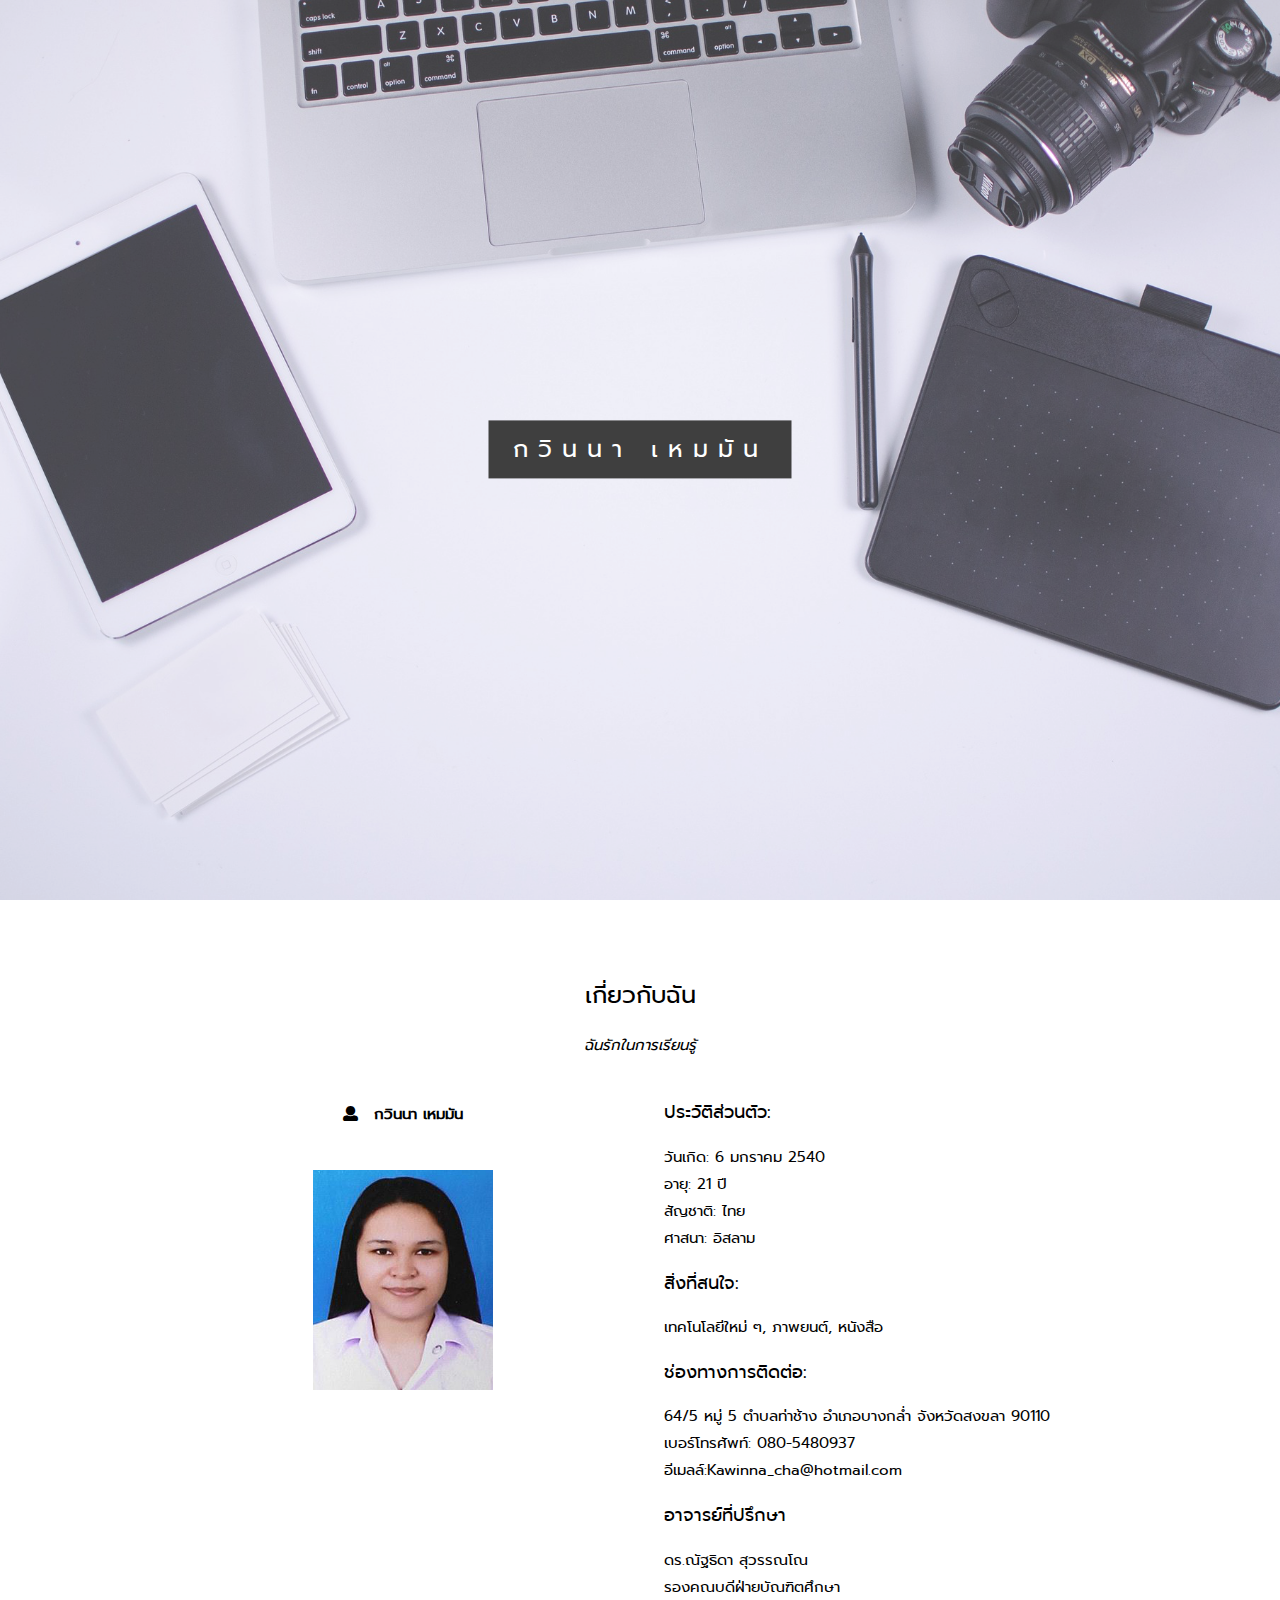
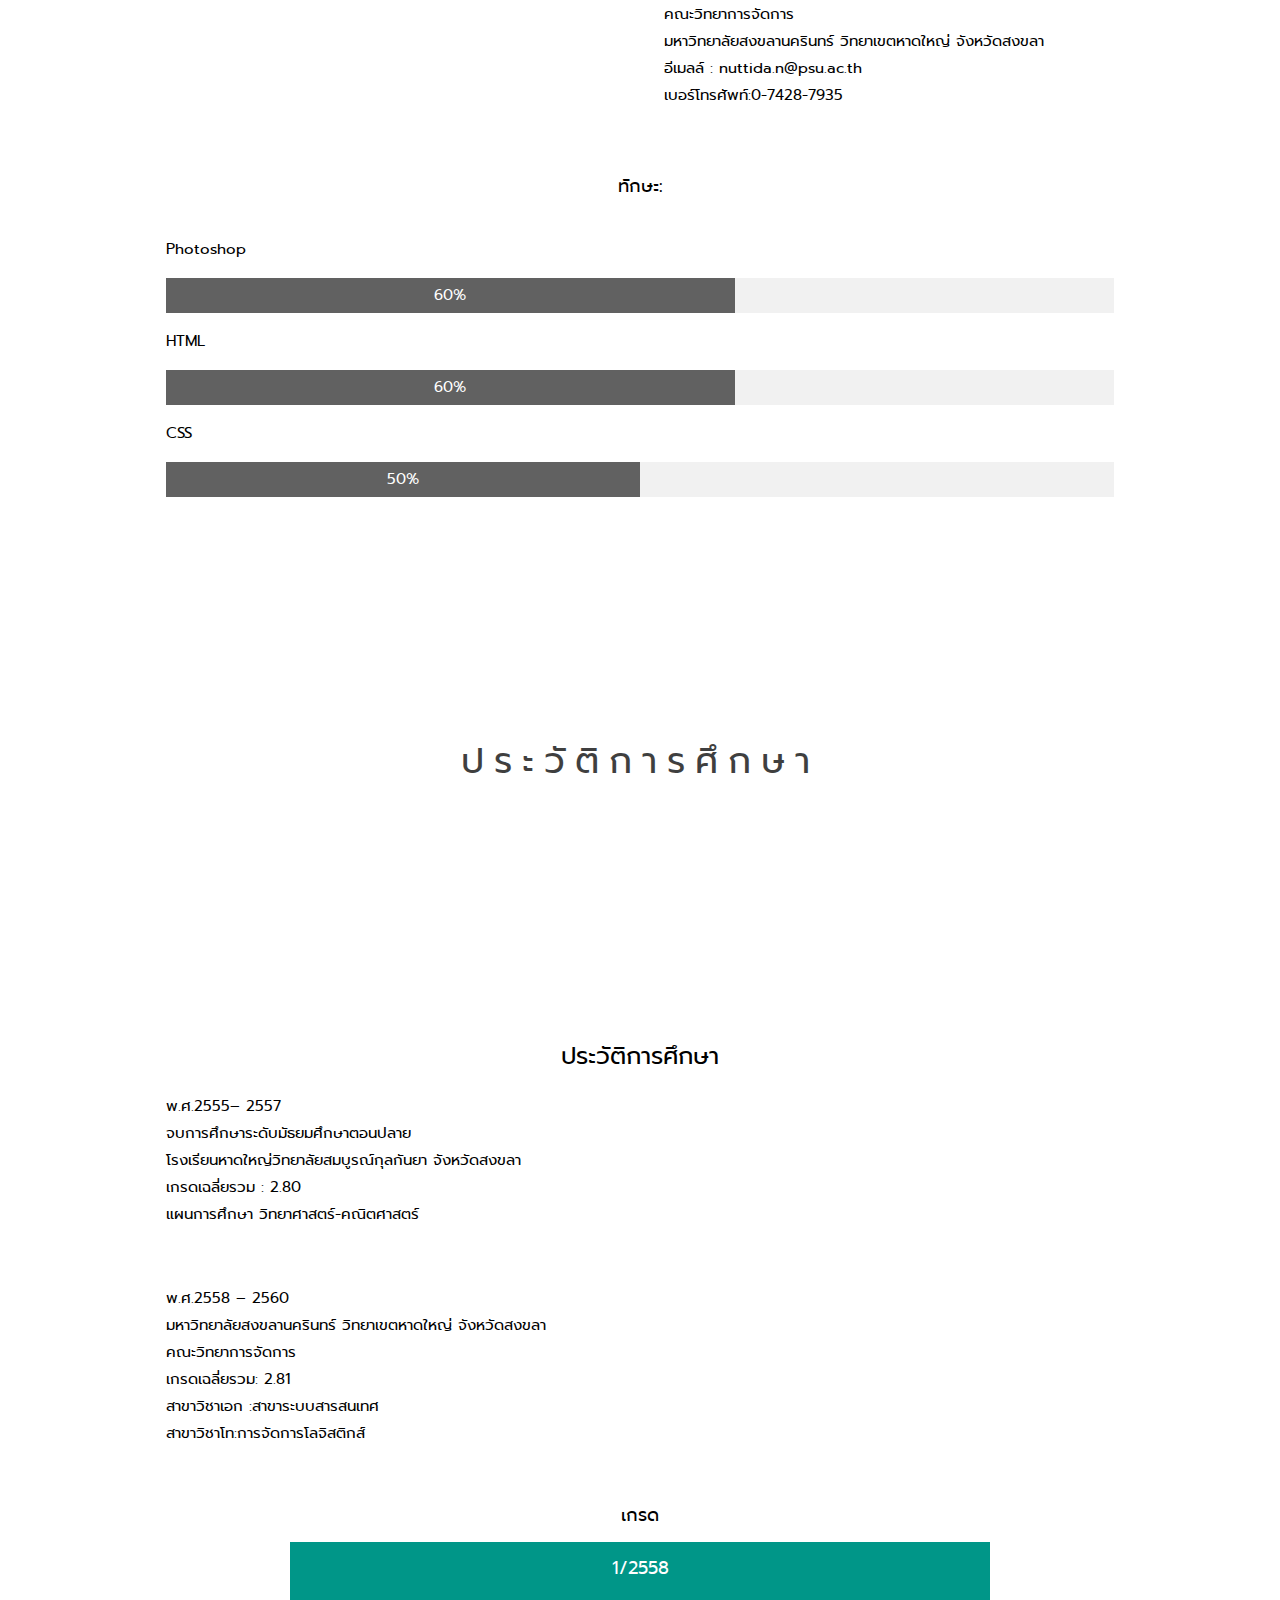
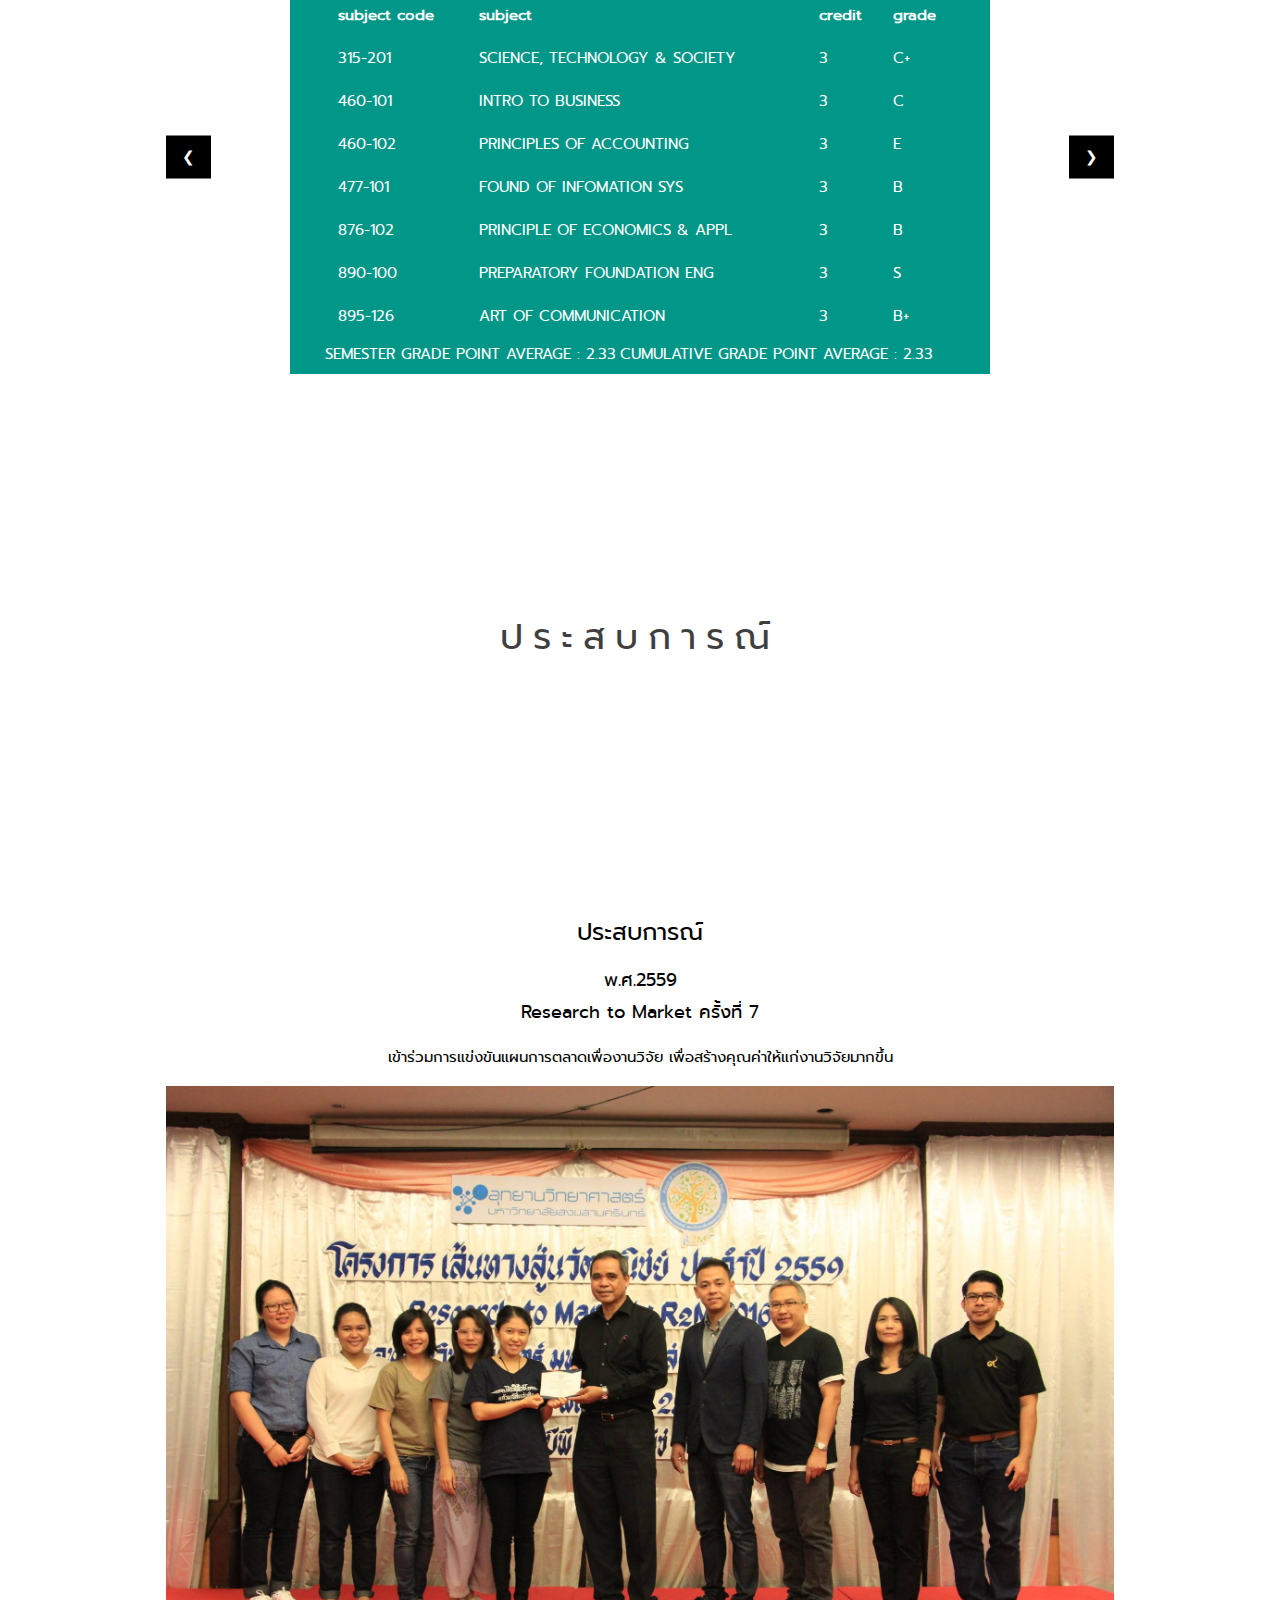
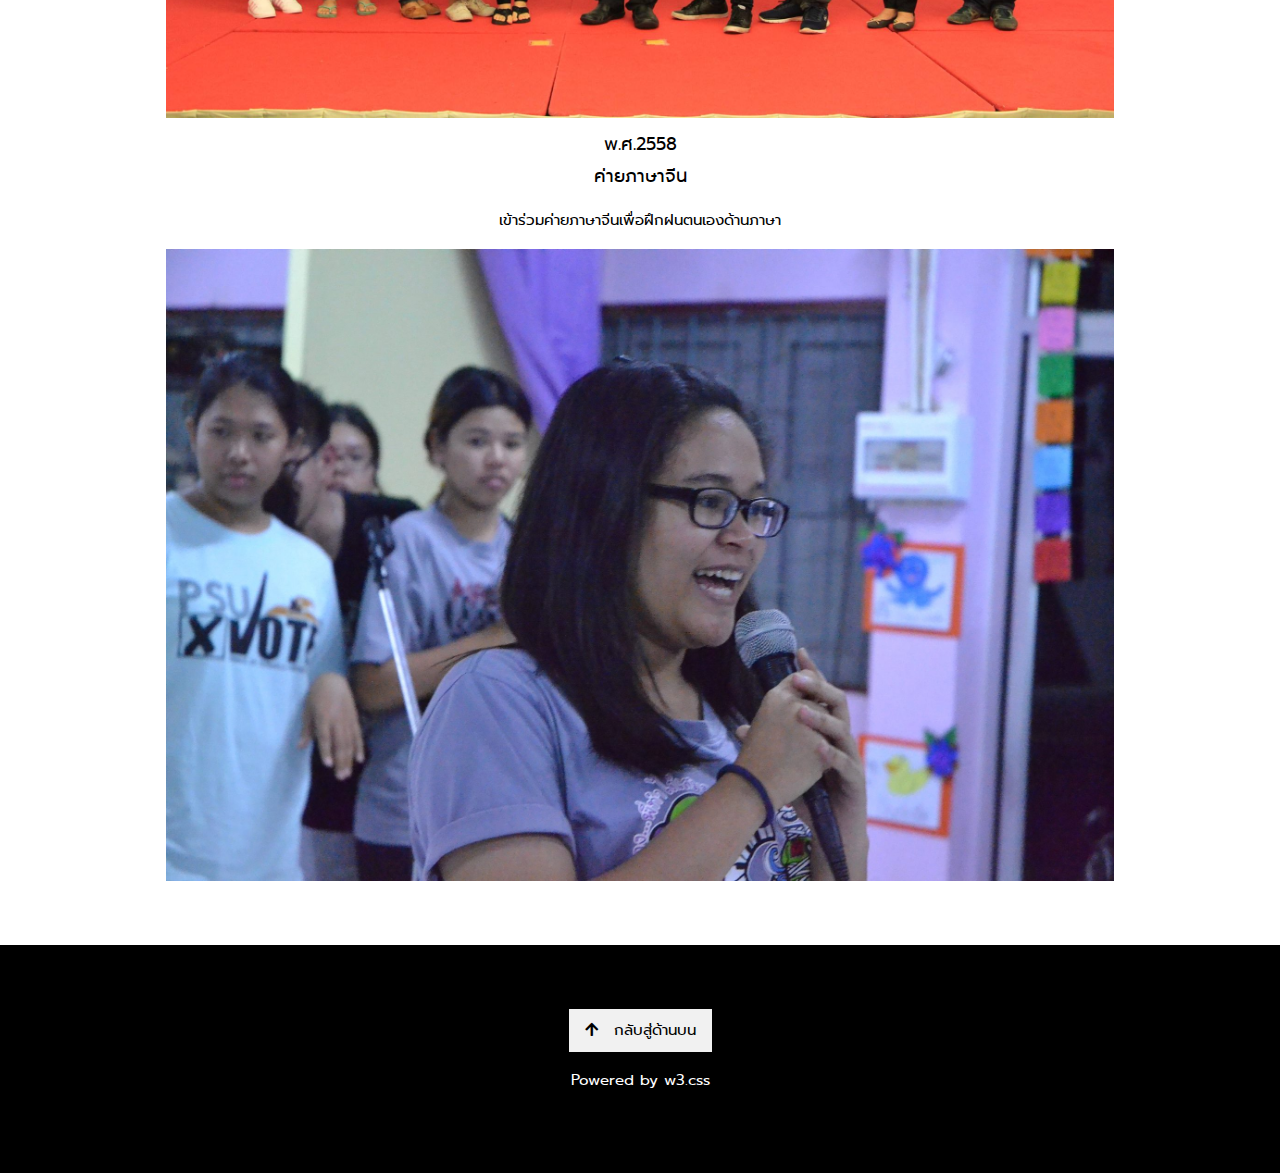
==== commit d9bd22c8: "Update index.html" ====
--- a/index.html
+++ b/index.html
@@ -464,10 +464,10 @@
   <h3 class="w3-center">ประสบการณ์</h3>
       <h5>พ.ศ.2559<br />Research to Market ครั้งที่ 7</h5>
       <p>เข้าร่วมการแข่งขันแผนการตลาดเพื่องานวิจัย เพื่อสร้างคุณค่าให้แก่งานวิจัยมากขึ้น</p>
-      <img src="images/photo2.jpg" alt="R2M" class="w3-hover-opacity-off" width="600" height="400" />
+      <img src="images/photo2.jpg" alt="R2M" class="w3-hover-opacity-off" width="100%" height="100%" />
       <h5>พ.ศ.2558<br />ค่ายภาษาจีน</h5>
       <p>เข้าร่วมค่ายภาษาจีนเพื่อฝึกฝนตนเองด้านภาษา</p>
-      <img src="images/photo1.jpg" alt="camp" class="w3-hover-opacity-off" width="600" height="400" />
+      <img src="images/photo1.jpg" alt="camp" class="w3-hover-opacity-off" width="100%" height="100%" />
 </div>
 
 <!-- Footer -->
@@ -485,26 +485,7 @@
   captionText.innerHTML = element.alt;
 }
 
-// Change style of navbar on scroll
-window.onscroll = function() {myFunction()};
-function myFunction() {
-    var navbar = document.getElementById("myNavbar");
-    if (document.body.scrollTop > 100 || document.documentElement.scrollTop > 100) {
-        navbar.className = "w3-bar" + " w3-card" + " w3-animate-top" + " w3-white";
-    } else {
-        navbar.className = navbar.className.replace(" w3-card w3-animate-top w3-white", "");
-    }
-}
-
-// Used to toggle the menu on small screens when clicking on the menu button
-function toggleFunction() {
-    var x = document.getElementById("navDemo");
-    if (x.className.indexOf("w3-show") == -1) {
-        x.className += " w3-show";
-    } else {
-        x.className = x.className.replace(" w3-show", "");
-    }
-}
+
 //slide
 var slideIndex = 1;
 showDivs(slideIndex);
